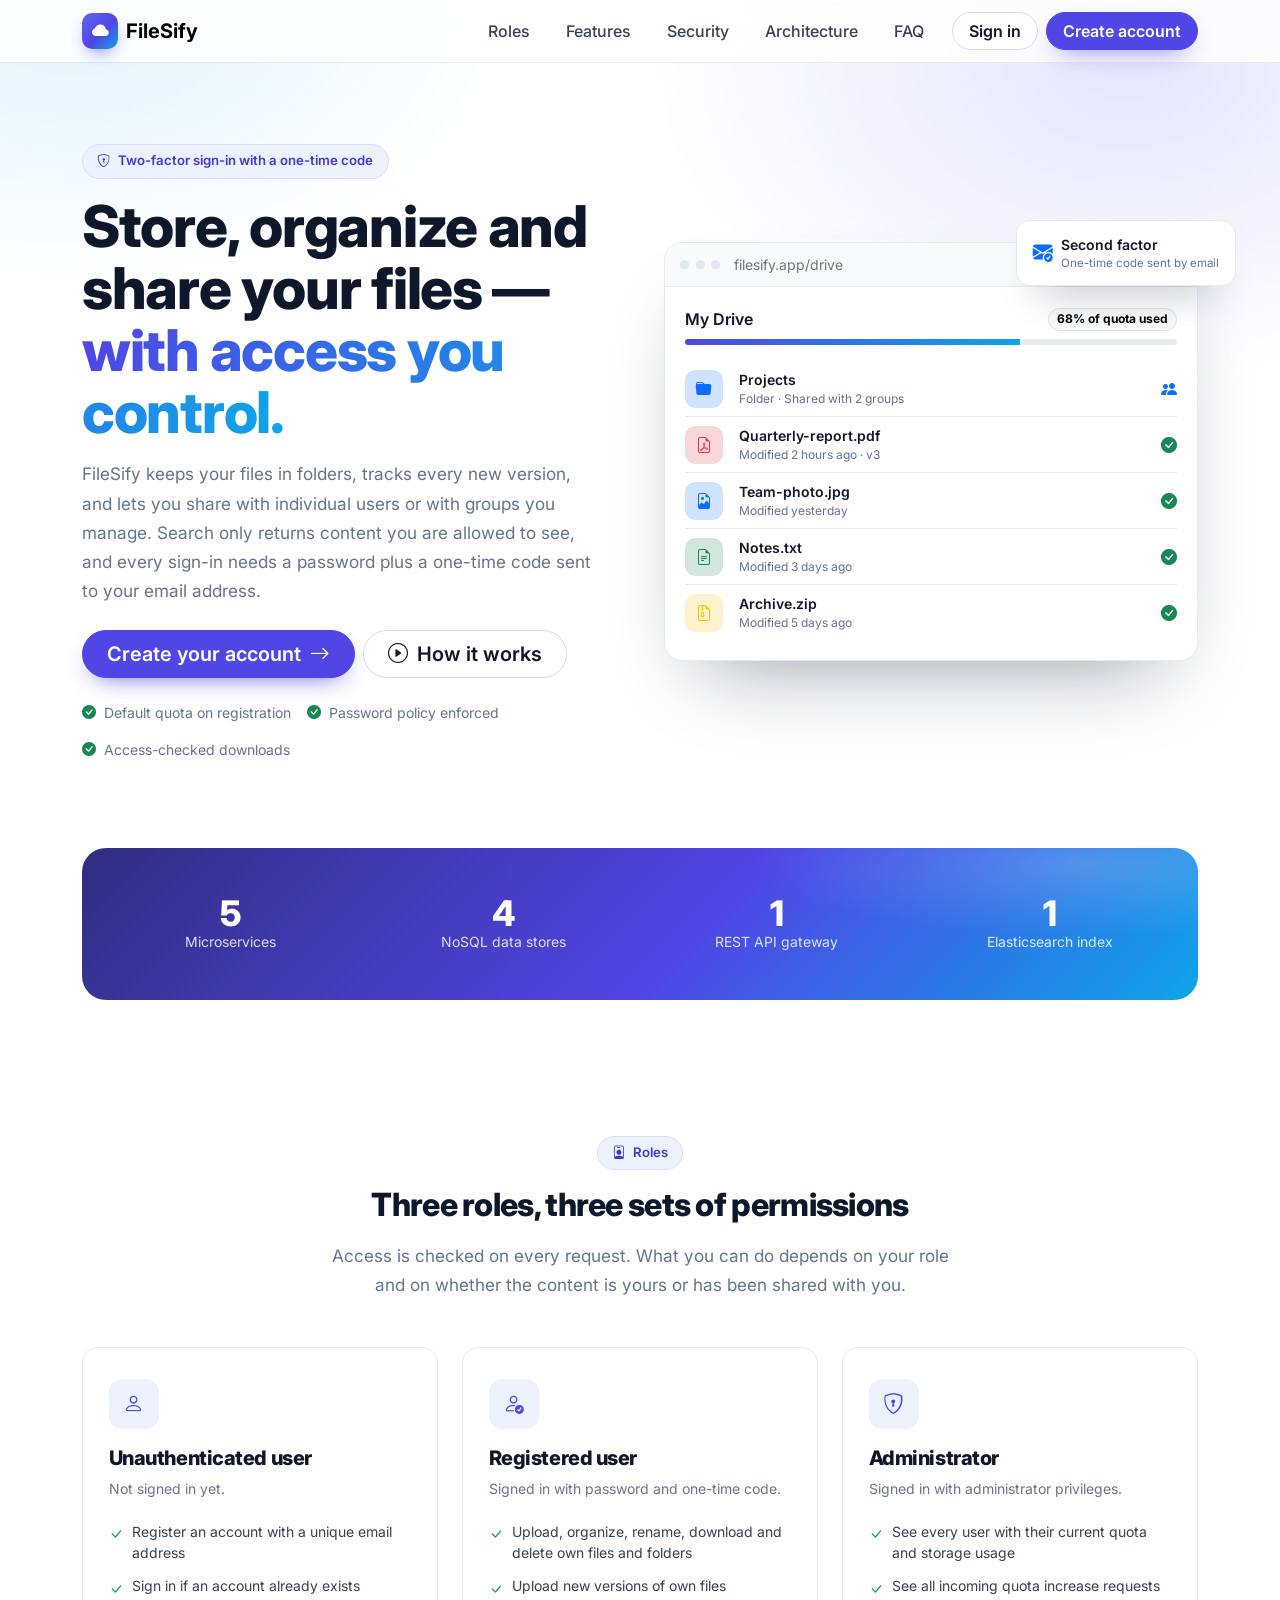
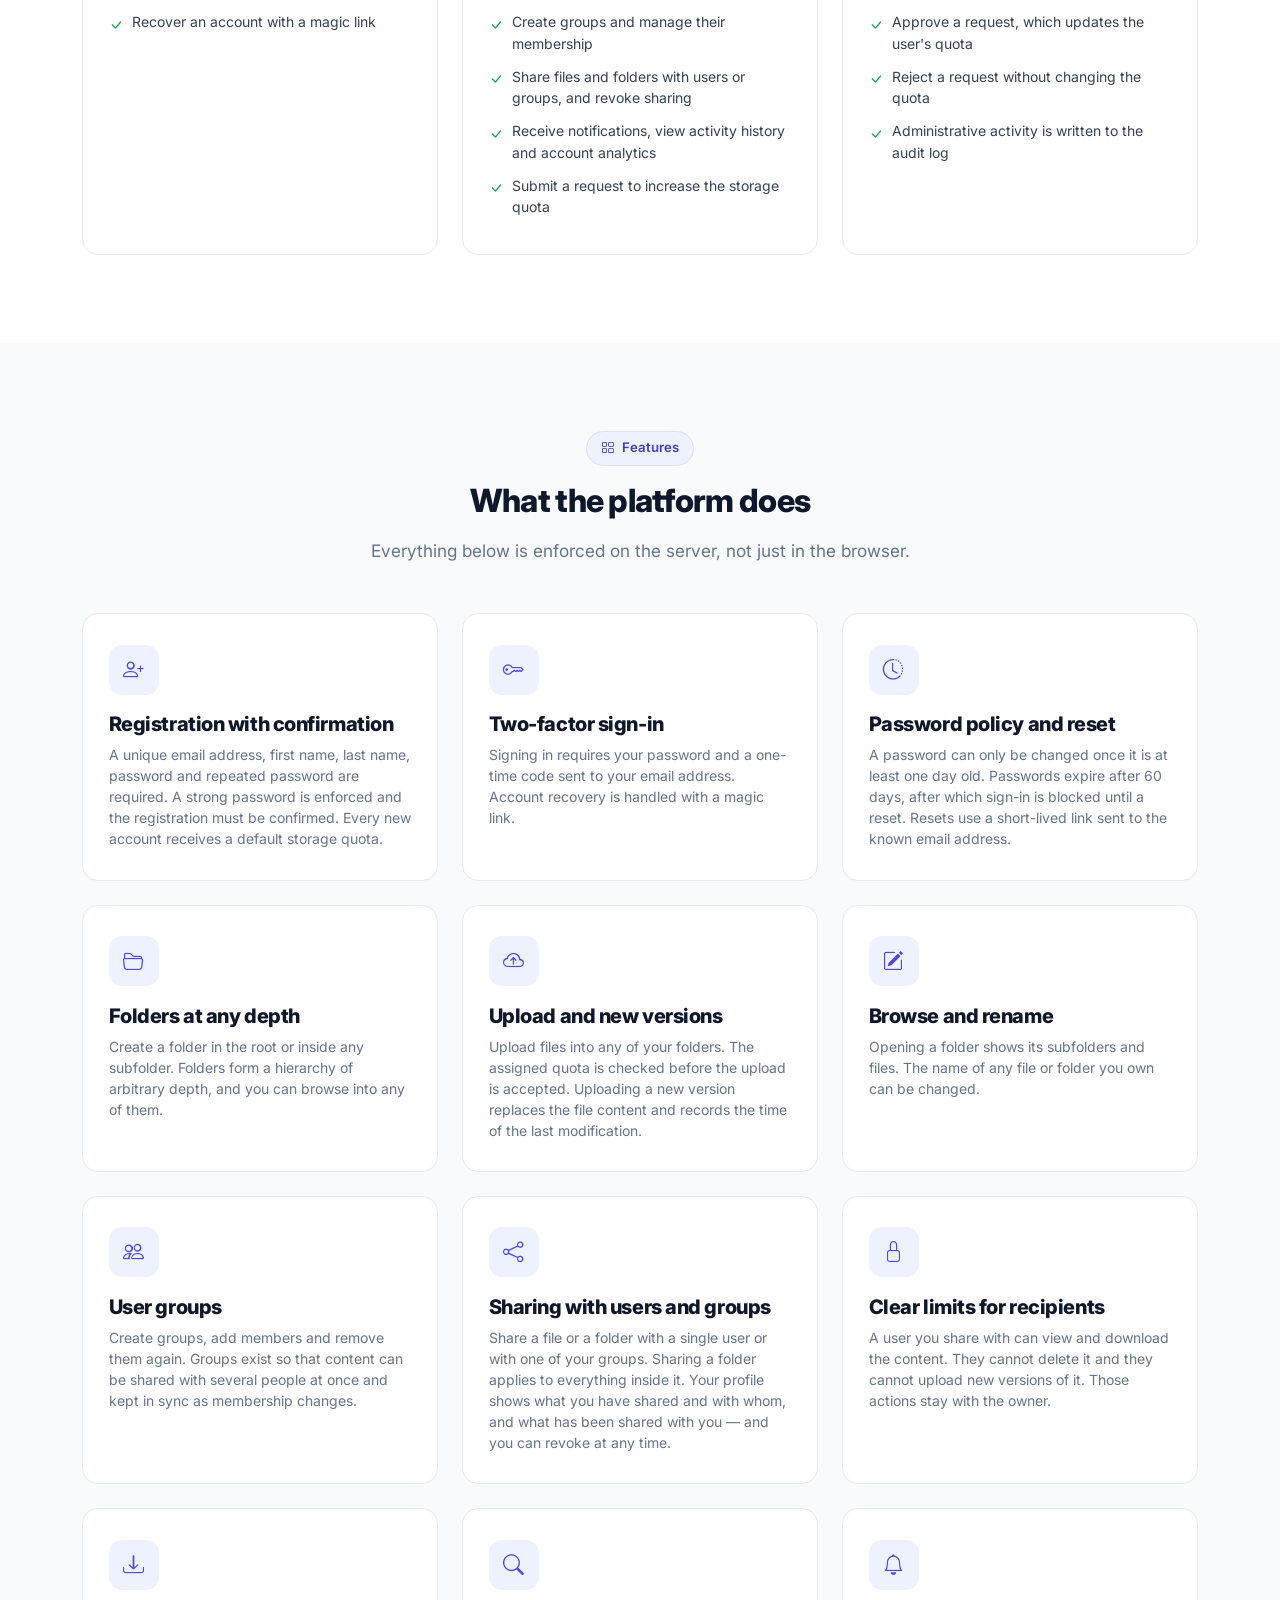
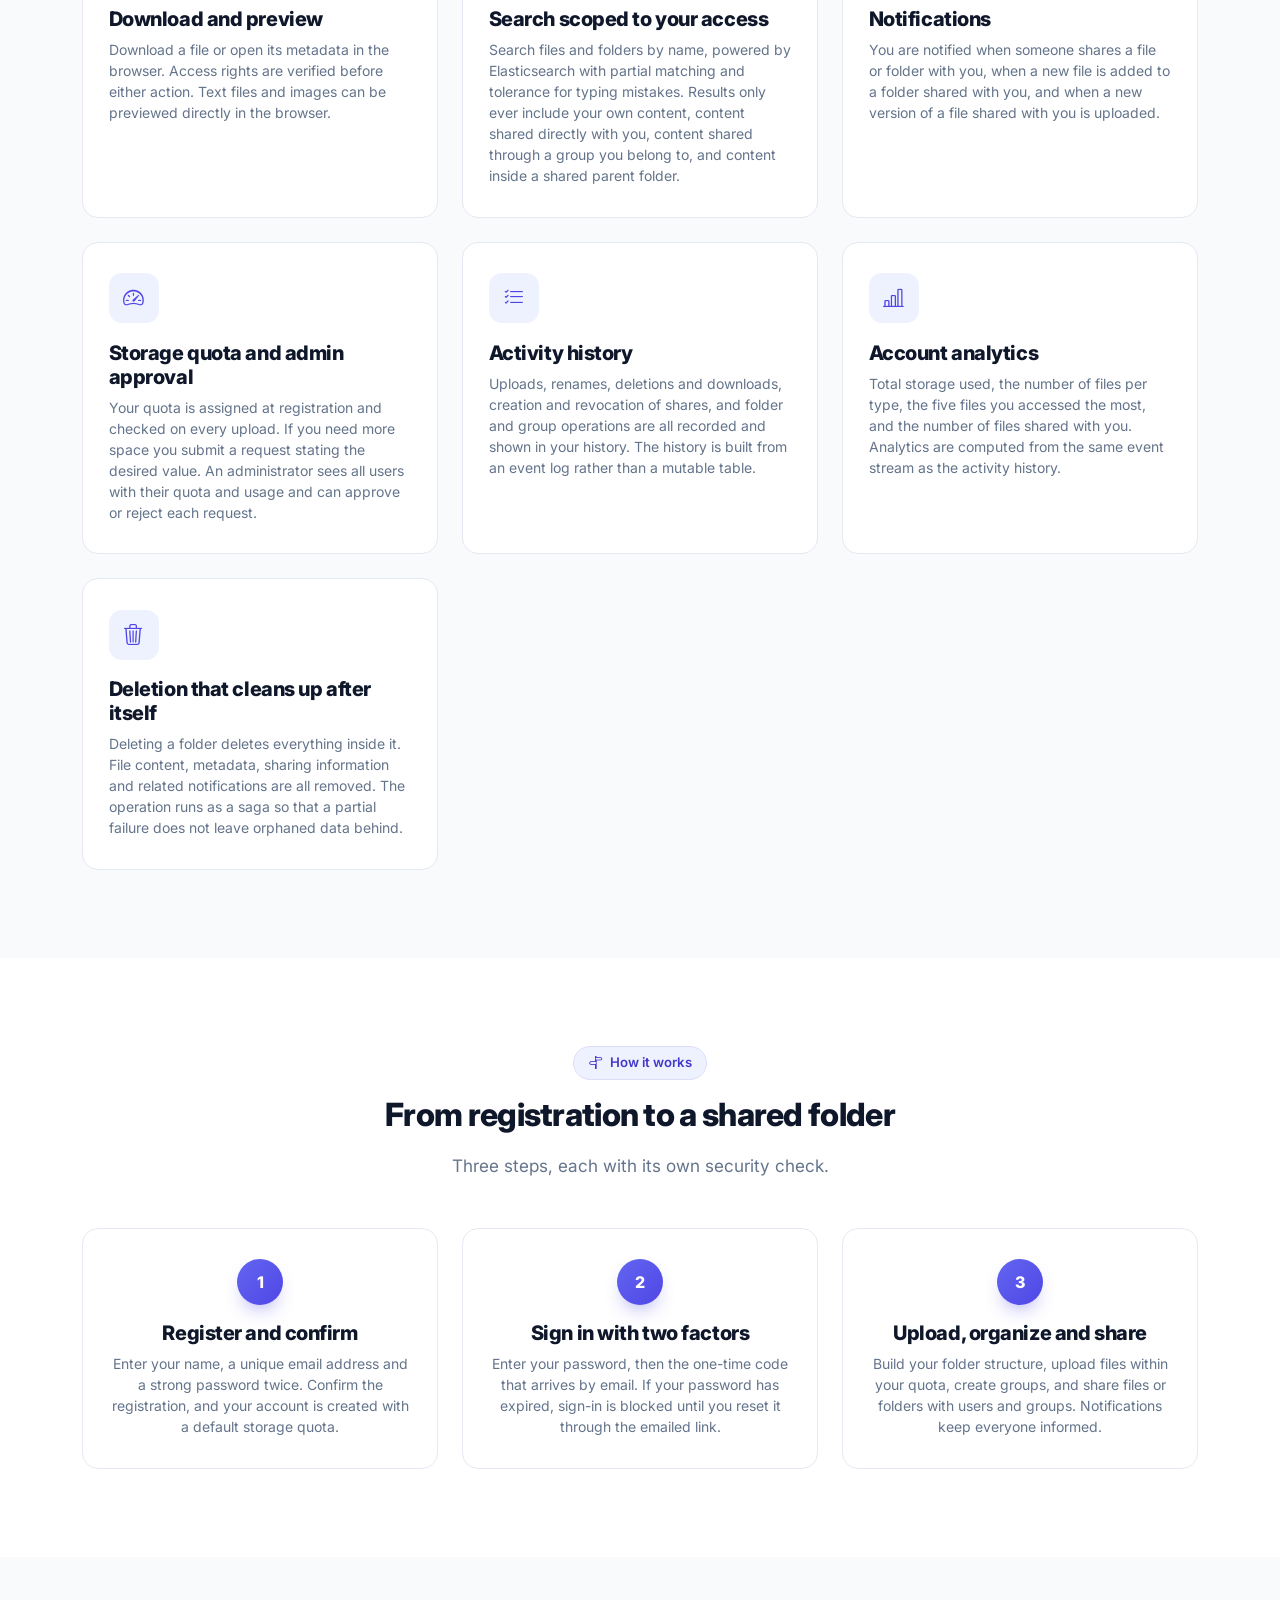
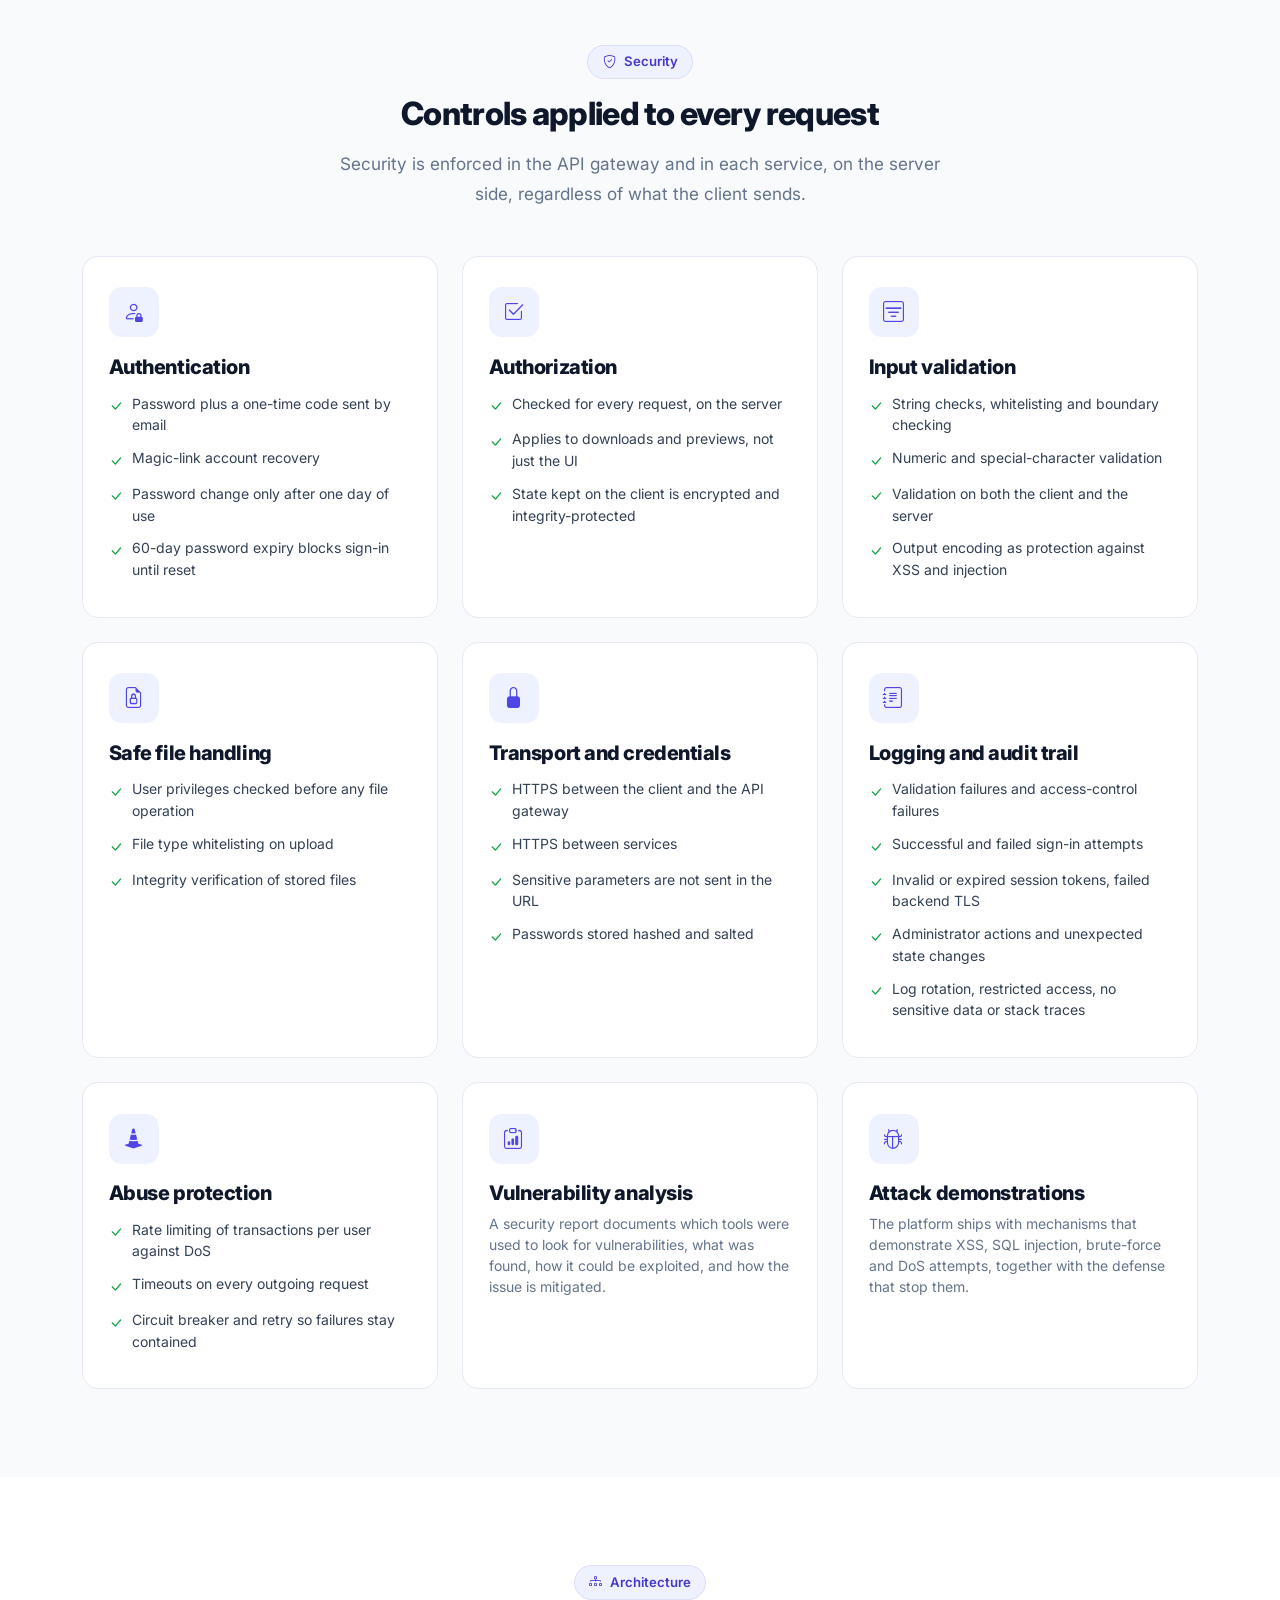
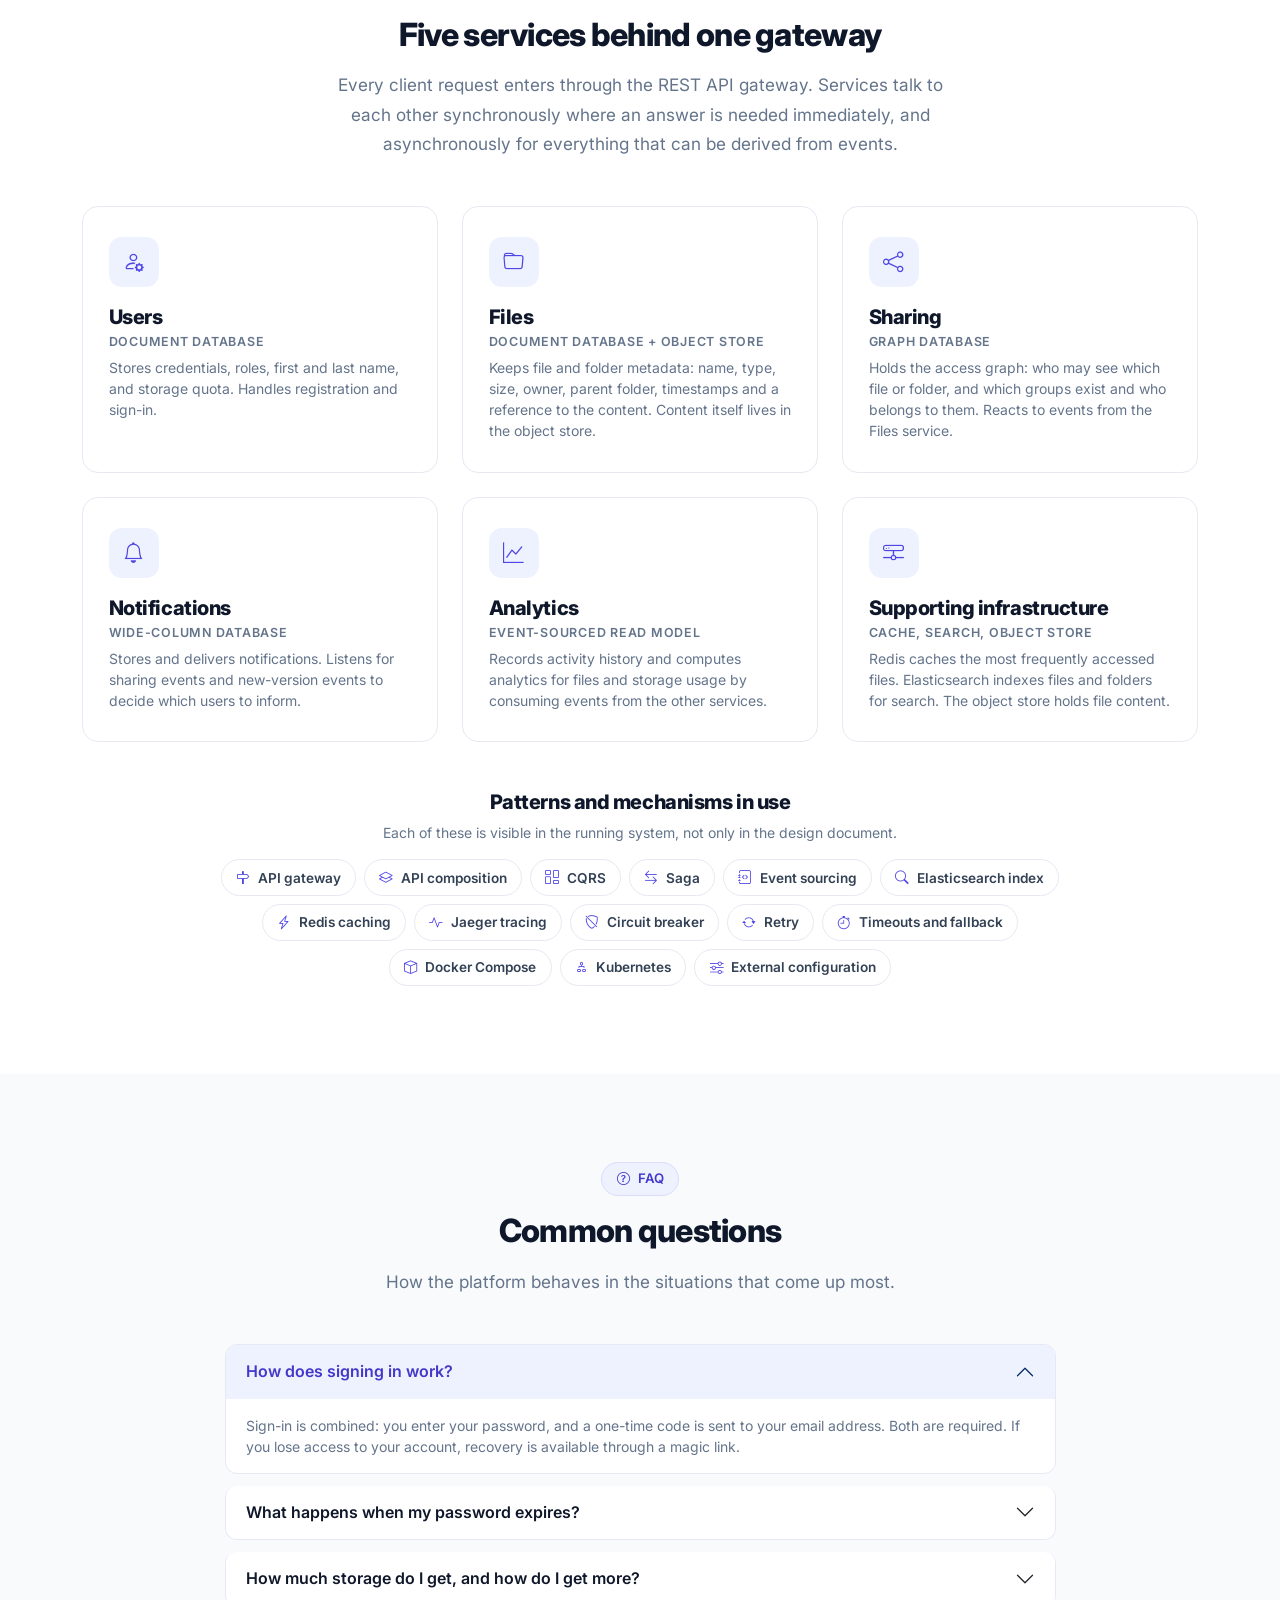
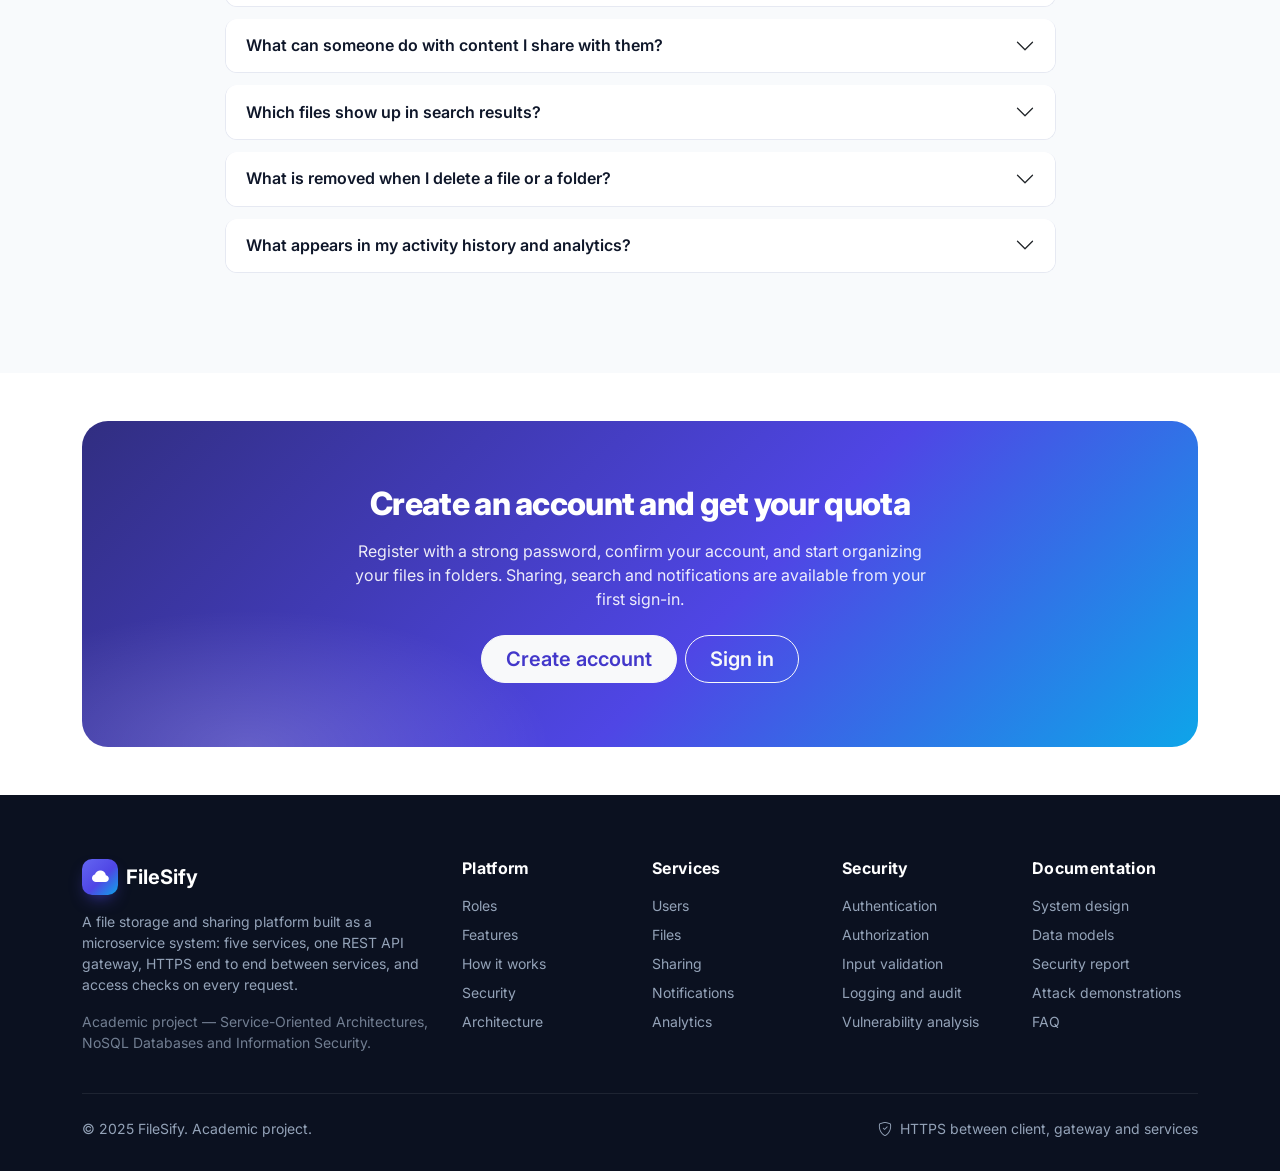
==== frontend/index.html @ 2086f64e "Index page for the FileSify projet. All information about the project are added there. Redirect adde" ====
<!DOCTYPE html>
<html lang="en">
<head>
  <meta charset="utf-8">
  <meta name="viewport" content="width=device-width, initial-scale=1">
  <title>FileSify — File Storage and Sharing Platform</title>
  <meta name="description" content="FileSify is a file storage and sharing platform: organize content in folders, upload new versions, share with users and groups, and search only what you are allowed to see. Two-factor sign-in, enforced password policy and a default storage quota with admin-approved increases.">

  <link href="https://cdn.jsdelivr.net/npm/bootstrap@5.3.3/dist/css/bootstrap.min.css" rel="stylesheet">
  <link href="https://cdn.jsdelivr.net/npm/bootstrap-icons@1.11.3/font/bootstrap-icons.css" rel="stylesheet">
  <link rel="preconnect" href="https://fonts.googleapis.com">
  <link rel="preconnect" href="https://fonts.gstatic.com" crossorigin>
  <link href="https://fonts.googleapis.com/css2?family=Inter:wght@400;500;600;700;800&display=swap" rel="stylesheet">

  <style>
    :root{
      --brand:#4f46e5; --brand-dark:#4338ca; --brand-soft:#eef2ff;
      --ink:#0f172a; --muted:#64748b; --line:#e6e9f2; --radius:16px;
    }
    html{scroll-behavior:smooth}
    body{
      font-family:'Inter',system-ui,-apple-system,'Segoe UI',sans-serif;
      color:var(--ink); background:#fff; -webkit-font-smoothing:antialiased;
    }
    h1,h2,h3,h4,h5{font-weight:800;letter-spacing:-.022em}
    section{scroll-margin-top:84px}
    .section{padding:5.5rem 0}
    .text-soft{color:var(--muted)!important}
    .lead-soft{color:var(--muted);font-size:1.075rem;line-height:1.7}

    /* ---------- Buttons ---------- */
    .btn{font-weight:600}
    .btn-brand{
      background:var(--brand); border:1px solid var(--brand); color:#fff;
      box-shadow:0 10px 24px -12px rgba(79,70,229,.9);
    }
    .btn-brand:hover,.btn-brand:focus{background:var(--brand-dark);border-color:var(--brand-dark);color:#fff}
    .btn-outline-brand{border:1px solid #d7dbee;color:var(--ink);background:#fff}
    .btn-outline-brand:hover{border-color:var(--brand);color:var(--brand);background:var(--brand-soft)}

    /* ---------- Navbar ---------- */
    .navbar-glass{
      background:rgba(255,255,255,.82);
      backdrop-filter:saturate(180%) blur(14px);
      -webkit-backdrop-filter:saturate(180%) blur(14px);
      border-bottom:1px solid var(--line);
    }
    .navbar .nav-link{color:#334155;font-weight:500}
    .navbar .nav-link:hover{color:var(--brand)}
    .brand-mark{
      width:36px;height:36px;border-radius:10px;display:grid;place-items:center;
      color:#fff;font-size:1.05rem;
      background:linear-gradient(135deg,#6366f1,#4f46e5 55%,#0ea5e9);
      box-shadow:0 8px 18px -8px rgba(79,70,229,.9);
    }

    /* ---------- Hero ---------- */
    .hero{
      padding-top:9rem;padding-bottom:5.5rem;position:relative;overflow:hidden;
      background:
        radial-gradient(60% 60% at 88% 8%,rgba(79,70,229,.14),transparent 62%),
        radial-gradient(55% 55% at 6% 0%,rgba(14,165,233,.12),transparent 62%),#fff;
    }
    .pill-badge{
      display:inline-flex;align-items:center;gap:.5rem;
      background:var(--brand-soft);color:var(--brand-dark);
      border:1px solid #dcdcfb;border-radius:999px;
      padding:.4rem .9rem;font-size:.825rem;font-weight:600;
    }
    .hero h1{font-size:clamp(2.1rem,4.6vw,3.6rem);line-height:1.08}
    .hero-highlight{
      background:linear-gradient(100deg,#4f46e5,#0ea5e9);
      -webkit-background-clip:text;background-clip:text;color:transparent;
    }

    /* ---------- App mock ---------- */
    .app-mock{
      border-radius:18px;background:#fff;border:1px solid var(--line);
      box-shadow:0 40px 80px -40px rgba(15,23,42,.45);overflow:hidden;
    }
    .app-mock-bar{
      display:flex;align-items:center;gap:.4rem;padding:.7rem .95rem;
      background:#f8fafc;border-bottom:1px solid var(--line);
    }
    .app-mock-bar .dot{width:9px;height:9px;border-radius:50%;background:#e2e8f0}
    .app-mock-body{padding:1.25rem}
    .file-icon{
      width:38px;height:38px;border-radius:10px;flex:0 0 38px;
      display:grid;place-items:center;font-size:1rem;
    }
    .file-list li+li{border-top:1px solid var(--line)}
    .floating-card{
      position:absolute;background:#fff;border:1px solid var(--line);
      border-radius:14px;padding:.8rem 1rem;
      box-shadow:0 24px 40px -24px rgba(15,23,42,.45);display:none;
    }
    @media(min-width:992px){.floating-card{display:block}}

    /* ---------- Generic cards ---------- */
    .feature-card,.role-card,.arch-card{
      height:100%;padding:1.9rem 1.6rem;background:#fff;
      border:1px solid var(--line);border-radius:var(--radius);
      transition:transform .25s ease,box-shadow .25s ease,border-color .25s ease;
    }
    .feature-card:hover,.role-card:hover,.arch-card:hover{
      transform:translateY(-5px);border-color:#d6dbf2;
      box-shadow:0 24px 44px -26px rgba(15,23,42,.4);
    }
    .feature-icon,.role-icon,.arch-icon{
      width:50px;height:50px;border-radius:13px;margin-bottom:1.1rem;
      display:grid;place-items:center;font-size:1.3rem;
      background:var(--brand-soft);color:var(--brand);
    }

    /* ---------- Check lists ---------- */
    .check-list{list-style:none;padding:0;margin:0}
    .check-list li{
      display:flex;gap:.6rem;padding:.35rem 0;font-size:.92rem;
      color:#334155;align-items:flex-start;
    }
    .check-list li i{color:#16a34a;margin-top:.18rem;flex:0 0 auto}
    .check-list.small li{font-size:.875rem;line-height:1.55}

    /* ---------- Stats ---------- */
    .stats-band{
      background:linear-gradient(135deg,#312e81,#4f46e5 55%,#0ea5e9);
      color:#fff;border-radius:24px;padding:3rem 1.5rem;
      position:relative;overflow:hidden;
    }
    .stats-band::after{
      content:"";position:absolute;inset:0;
      background:radial-gradient(50% 80% at 90% 10%,rgba(255,255,255,.18),transparent 60%);
    }
    .stat-number{font-size:2.2rem;font-weight:800;line-height:1}
    .stat-label{font-size:.875rem;opacity:.82}

    /* ---------- Steps ---------- */
    .step-num{
      width:46px;height:46px;border-radius:50%;display:grid;place-items:center;
      font-weight:800;color:#fff;background:linear-gradient(135deg,#6366f1,#4f46e5);
      box-shadow:0 10px 22px -12px rgba(79,70,229,.95);
    }

    /* ---------- Pattern pills ---------- */
    .pattern-pill{
      display:inline-flex;align-items:center;gap:.45rem;background:#fff;
      border:1px solid var(--line);border-radius:999px;
      padding:.45rem .9rem;font-size:.85rem;font-weight:600;color:#334155;
    }
    .pattern-pill i{color:var(--brand)}

    /* ---------- Service meta ---------- */
    .service-meta{
      font-size:.78rem;font-weight:600;color:var(--muted);
      text-transform:uppercase;letter-spacing:.06em;margin-bottom:.35rem;
    }

    /* ---------- FAQ ---------- */
    .accordion-item{
      border:1px solid var(--line);border-radius:12px!important;
      margin-bottom:.75rem;overflow:hidden;
    }
    .accordion-button{font-weight:600;color:var(--ink);padding:1.05rem 1.25rem}
    .accordion-button:not(.collapsed){background:var(--brand-soft);color:var(--brand-dark);box-shadow:none}
    .accordion-button:focus{box-shadow:none;border-color:transparent}

    /* ---------- CTA ---------- */
    .cta-panel{
      border-radius:26px;padding:4rem 1.5rem;text-align:center;color:#fff;
      background:linear-gradient(135deg,#312e81,#4f46e5 58%,#0ea5e9);
      position:relative;overflow:hidden;
    }
    .cta-panel::after{
      content:"";position:absolute;inset:0;
      background:radial-gradient(45% 70% at 15% 100%,rgba(255,255,255,.18),transparent 60%);
    }
    .cta-panel>*{position:relative;z-index:1}

    /* ---------- Footer ---------- */
    .footer{background:#0b1120;color:#94a3b8;padding:4rem 0 2rem}
    .footer a{color:#94a3b8;text-decoration:none;transition:color .2s}
    .footer a:hover{color:#fff}
    .footer h6{color:#fff;font-weight:700;letter-spacing:.02em;margin-bottom:1rem}
    .footer .social a{
      width:38px;height:38px;border-radius:10px;display:grid;place-items:center;
      background:rgba(255,255,255,.06);color:#cbd5e1;
    }
    .footer .social a:hover{background:var(--brand);color:#fff}
    .footer-bottom{
      border-top:1px solid rgba(255,255,255,.08);
      margin-top:2.5rem;padding-top:1.5rem;font-size:.875rem;
    }
  </style>
</head>
<body>

<!-- ================= NAVBAR ================= -->
<nav class="navbar navbar-expand-lg fixed-top navbar-glass py-2">
  <div class="container">
    <a class="navbar-brand d-flex align-items-center gap-2 fw-bold" href="index.html">
      <span class="brand-mark"><i class="bi bi-cloud-fill"></i></span>
      <span>FileSify</span>
    </a>

    <button class="navbar-toggler border-0 shadow-none" type="button"
            data-bs-toggle="collapse" data-bs-target="#mainNav"
            aria-controls="mainNav" aria-expanded="false" aria-label="Toggle navigation">
      <span class="navbar-toggler-icon"></span>
    </button>

    <div class="collapse navbar-collapse" id="mainNav">
      <ul class="navbar-nav ms-auto align-items-lg-center gap-lg-1 mt-3 mt-lg-0">
        <li class="nav-item"><a class="nav-link px-lg-3" href="#roles">Roles</a></li>
        <li class="nav-item"><a class="nav-link px-lg-3" href="#features">Features</a></li>
        <li class="nav-item"><a class="nav-link px-lg-3" href="#security">Security</a></li>
        <li class="nav-item"><a class="nav-link px-lg-3" href="#architecture">Architecture</a></li>
        <li class="nav-item"><a class="nav-link px-lg-3" href="#faq">FAQ</a></li>

        <li class="nav-item ms-lg-2 mt-2 mt-lg-0">
          <a class="btn btn-outline-brand rounded-pill px-3 d-block d-lg-inline-block" href="login.html">Sign in</a>
        </li>
        <li class="nav-item ms-lg-1 mt-2 mt-lg-0">
          <a class="btn btn-brand rounded-pill px-3 d-block d-lg-inline-block" href="register.html">Create account</a>
        </li>
      </ul>
    </div>
  </div>
</nav>

<!-- ================= HERO ================= -->
<header class="hero" id="top">
  <div class="container">
    <div class="row align-items-center g-5">
      <div class="col-lg-6">
        <span class="pill-badge mb-3">
          <i class="bi bi-shield-lock"></i> Two-factor sign-in with a one-time code
        </span>
        <h1 class="mb-3">
          Store, organize and share your files —
          <span class="hero-highlight">with access you control.</span>
        </h1>
        <p class="lead-soft mb-4" style="max-width:32rem;">
          FileSify keeps your files in folders, tracks every new version, and lets you share
          with individual users or with groups you manage. Search only returns content you are
          allowed to see, and every sign-in needs a password plus a one-time code sent to your
          email address.
        </p>

        <div class="d-flex flex-column flex-sm-row gap-2 mb-4">
          <a href="#" class="btn btn-brand btn-lg rounded-pill px-4">
            Create your account <i class="bi bi-arrow-right ms-1"></i>
          </a>
          <a href="#how" class="btn btn-outline-brand btn-lg rounded-pill px-4">
            <i class="bi bi-play-circle me-1"></i> How it works
          </a>
        </div>

        <div class="d-flex flex-wrap align-items-center gap-3 text-soft small">
          <span><i class="bi bi-check-circle-fill text-success me-1"></i> Default quota on registration</span>
          <span><i class="bi bi-check-circle-fill text-success me-1"></i> Password policy enforced</span>
          <span><i class="bi bi-check-circle-fill text-success me-1"></i> Access-checked downloads</span>
        </div>
      </div>

      <div class="col-lg-6 position-relative">
        <div class="app-mock">
          <div class="app-mock-bar">
            <span class="dot"></span><span class="dot"></span><span class="dot"></span>
            <span class="ms-2 small text-secondary">filesify.app/drive</span>
          </div>
          <div class="app-mock-body">
            <div class="d-flex justify-content-between align-items-center mb-2">
              <div class="fw-semibold">My Drive</div>
              <span class="badge rounded-pill text-bg-light border">68% of quota used</span>
            </div>
            <div class="progress mb-3" style="height:6px;">
              <div class="progress-bar" style="width:68%;background:linear-gradient(90deg,#4f46e5,#0ea5e9);"></div>
            </div>

            <ul class="list-unstyled mb-0 file-list">
              <li class="d-flex align-items-center gap-3 py-2">
                <span class="file-icon bg-primary-subtle text-primary"><i class="bi bi-folder-fill"></i></span>
                <div class="flex-grow-1">
                  <div class="small fw-semibold">Projects</div>
                  <div class="text-soft" style="font-size:.75rem;">Folder · Shared with 2 groups</div>
                </div>
                <i class="bi bi-people-fill text-primary" title="Shared"></i>
              </li>
              <li class="d-flex align-items-center gap-3 py-2">
                <span class="file-icon bg-danger-subtle text-danger"><i class="bi bi-file-earmark-pdf"></i></span>
                <div class="flex-grow-1">
                  <div class="small fw-semibold">Quarterly-report.pdf</div>
                  <div class="text-soft" style="font-size:.75rem;">Modified 2 hours ago · v3</div>
                </div>
                <i class="bi bi-check-circle-fill text-success"></i>
              </li>
              <li class="d-flex align-items-center gap-3 py-2">
                <span class="file-icon bg-primary-subtle text-primary"><i class="bi bi-file-earmark-image"></i></span>
                <div class="flex-grow-1">
                  <div class="small fw-semibold">Team-photo.jpg</div>
                  <div class="text-soft" style="font-size:.75rem;">Modified yesterday</div>
                </div>
                <i class="bi bi-check-circle-fill text-success"></i>
              </li>
              <li class="d-flex align-items-center gap-3 py-2">
                <span class="file-icon bg-success-subtle text-success"><i class="bi bi-file-earmark-text"></i></span>
                <div class="flex-grow-1">
                  <div class="small fw-semibold">Notes.txt</div>
                  <div class="text-soft" style="font-size:.75rem;">Modified 3 days ago</div>
                </div>
                <i class="bi bi-check-circle-fill text-success"></i>
              </li>
              <li class="d-flex align-items-center gap-3 py-2">
                <span class="file-icon bg-warning-subtle text-warning"><i class="bi bi-file-earmark-zip"></i></span>
                <div class="flex-grow-1">
                  <div class="small fw-semibold">Archive.zip</div>
                  <div class="text-soft" style="font-size:.75rem;">Modified 5 days ago</div>
                </div>
                <i class="bi bi-check-circle-fill text-success"></i>
              </li>
            </ul>
          </div>
        </div>

        <div class="floating-card" style="top:-22px;right:-14px;">
          <div class="d-flex align-items-center gap-2">
            <i class="bi bi-envelope-check-fill text-primary fs-5"></i>
            <div>
              <div class="small fw-semibold">Second factor</div>
              <div class="text-soft" style="font-size:.72rem;">One-time code sent by email</div>
            </div>
          </div>
        </div>
      </div>
    </div>
  </div>
</header>

<!-- ================= SYSTEM FACTS ================= -->
<section class="pb-5">
  <div class="container">
    <div class="stats-band">
      <div class="row text-center g-4">
        <div class="col-6 col-md-3">
          <div class="stat-number">5</div>
          <div class="stat-label">Microservices</div>
        </div>
        <div class="col-6 col-md-3">
          <div class="stat-number">4</div>
          <div class="stat-label">NoSQL data stores</div>
        </div>
        <div class="col-6 col-md-3">
          <div class="stat-number">1</div>
          <div class="stat-label">REST API gateway</div>
        </div>
        <div class="col-6 col-md-3">
          <div class="stat-number">1</div>
          <div class="stat-label">Elasticsearch index</div>
        </div>
      </div>
    </div>
  </div>
</section>

<!-- ================= ROLES ================= -->
<section class="section" id="roles">
  <div class="container">
    <div class="row justify-content-center text-center mb-5">
      <div class="col-lg-7">
        <span class="pill-badge mb-3"><i class="bi bi-person-badge"></i> Roles</span>
        <h2 class="mb-3">Three roles, three sets of permissions</h2>
        <p class="lead-soft mb-0">
          Access is checked on every request. What you can do depends on your role and on
          whether the content is yours or has been shared with you.
        </p>
      </div>
    </div>

    <div class="row g-4">
      <div class="col-md-6 col-lg-4">
        <div class="role-card">
          <div class="role-icon"><i class="bi bi-person"></i></div>
          <h5 class="mb-2">Unauthenticated user</h5>
          <p class="text-soft small mb-3">Not signed in yet.</p>
          <ul class="check-list small">
            <li><i class="bi bi-check-lg"></i><span>Register an account with a unique email address</span></li>
            <li><i class="bi bi-check-lg"></i><span>Sign in if an account already exists</span></li>
            <li><i class="bi bi-check-lg"></i><span>Recover an account with a magic link</span></li>
          </ul>
        </div>
      </div>

      <div class="col-md-6 col-lg-4">
        <div class="role-card">
          <div class="role-icon"><i class="bi bi-person-check"></i></div>
          <h5 class="mb-2">Registered user</h5>
          <p class="text-soft small mb-3">Signed in with password and one-time code.</p>
          <ul class="check-list small">
            <li><i class="bi bi-check-lg"></i><span>Upload, organize, rename, download and delete own files and folders</span></li>
            <li><i class="bi bi-check-lg"></i><span>Upload new versions of own files</span></li>
            <li><i class="bi bi-check-lg"></i><span>Create groups and manage their membership</span></li>
            <li><i class="bi bi-check-lg"></i><span>Share files and folders with users or groups, and revoke sharing</span></li>
            <li><i class="bi bi-check-lg"></i><span>Receive notifications, view activity history and account analytics</span></li>
            <li><i class="bi bi-check-lg"></i><span>Submit a request to increase the storage quota</span></li>
          </ul>
        </div>
      </div>

      <div class="col-md-6 col-lg-4">
        <div class="role-card">
          <div class="role-icon"><i class="bi bi-shield-lock"></i></div>
          <h5 class="mb-2">Administrator</h5>
          <p class="text-soft small mb-3">Signed in with administrator privileges.</p>
          <ul class="check-list small">
            <li><i class="bi bi-check-lg"></i><span>See every user with their current quota and storage usage</span></li>
            <li><i class="bi bi-check-lg"></i><span>See all incoming quota increase requests</span></li>
            <li><i class="bi bi-check-lg"></i><span>Approve a request, which updates the user's quota</span></li>
            <li><i class="bi bi-check-lg"></i><span>Reject a request without changing the quota</span></li>
            <li><i class="bi bi-check-lg"></i><span>Administrative activity is written to the audit log</span></li>
          </ul>
        </div>
      </div>
    </div>
  </div>
</section>

<!-- ================= FEATURES ================= -->
<section class="section" id="features" style="background:#f8fafc;">
  <div class="container">
    <div class="row justify-content-center text-center mb-5">
      <div class="col-lg-7">
        <span class="pill-badge mb-3"><i class="bi bi-grid"></i> Features</span>
        <h2 class="mb-3">What the platform does</h2>
        <p class="lead-soft mb-0">
          Everything below is enforced on the server, not just in the browser.
        </p>
      </div>
    </div>

    <div class="row g-4">
      <div class="col-md-6 col-lg-4">
        <div class="feature-card">
          <div class="feature-icon"><i class="bi bi-person-plus"></i></div>
          <h5 class="mb-2">Registration with confirmation</h5>
          <p class="text-soft mb-0 small">
            A unique email address, first name, last name, password and repeated password are
            required. A strong password is enforced and the registration must be confirmed.
            Every new account receives a default storage quota.
          </p>
        </div>
      </div>

      <div class="col-md-6 col-lg-4">
        <div class="feature-card">
          <div class="feature-icon"><i class="bi bi-key"></i></div>
          <h5 class="mb-2">Two-factor sign-in</h5>
          <p class="text-soft mb-0 small">
            Signing in requires your password and a one-time code sent to your email address.
            Account recovery is handled with a magic link.
          </p>
        </div>
      </div>

      <div class="col-md-6 col-lg-4">
        <div class="feature-card">
          <div class="feature-icon"><i class="bi bi-clock-history"></i></div>
          <h5 class="mb-2">Password policy and reset</h5>
          <p class="text-soft mb-0 small">
            A password can only be changed once it is at least one day old. Passwords expire
            after 60 days, after which sign-in is blocked until a reset. Resets use a
            short-lived link sent to the known email address.
          </p>
        </div>
      </div>

      <div class="col-md-6 col-lg-4">
        <div class="feature-card">
          <div class="feature-icon"><i class="bi bi-folder2-open"></i></div>
          <h5 class="mb-2">Folders at any depth</h5>
          <p class="text-soft mb-0 small">
            Create a folder in the root or inside any subfolder. Folders form a hierarchy of
            arbitrary depth, and you can browse into any of them.
          </p>
        </div>
      </div>

      <div class="col-md-6 col-lg-4">
        <div class="feature-card">
          <div class="feature-icon"><i class="bi bi-cloud-arrow-up"></i></div>
          <h5 class="mb-2">Upload and new versions</h5>
          <p class="text-soft mb-0 small">
            Upload files into any of your folders. The assigned quota is checked before the
            upload is accepted. Uploading a new version replaces the file content and records
            the time of the last modification.
          </p>
        </div>
      </div>

      <div class="col-md-6 col-lg-4">
        <div class="feature-card">
          <div class="feature-icon"><i class="bi bi-pencil-square"></i></div>
          <h5 class="mb-2">Browse and rename</h5>
          <p class="text-soft mb-0 small">
            Opening a folder shows its subfolders and files. The name of any file or folder you
            own can be changed.
          </p>
        </div>
      </div>

      <div class="col-md-6 col-lg-4">
        <div class="feature-card">
          <div class="feature-icon"><i class="bi bi-people"></i></div>
          <h5 class="mb-2">User groups</h5>
          <p class="text-soft mb-0 small">
            Create groups, add members and remove them again. Groups exist so that content can
            be shared with several people at once and kept in sync as membership changes.
          </p>
        </div>
      </div>

      <div class="col-md-6 col-lg-4">
        <div class="feature-card">
          <div class="feature-icon"><i class="bi bi-share"></i></div>
          <h5 class="mb-2">Sharing with users and groups</h5>
          <p class="text-soft mb-0 small">
            Share a file or a folder with a single user or with one of your groups. Sharing a
            folder applies to everything inside it. Your profile shows what you have shared and
            with whom, and what has been shared with you — and you can revoke at any time.
          </p>
        </div>
      </div>

      <div class="col-md-6 col-lg-4">
        <div class="feature-card">
          <div class="feature-icon"><i class="bi bi-lock"></i></div>
          <h5 class="mb-2">Clear limits for recipients</h5>
          <p class="text-soft mb-0 small">
            A user you share with can view and download the content. They cannot delete it and
            they cannot upload new versions of it. Those actions stay with the owner.
          </p>
        </div>
      </div>

      <div class="col-md-6 col-lg-4">
        <div class="feature-card">
          <div class="feature-icon"><i class="bi bi-download"></i></div>
          <h5 class="mb-2">Download and preview</h5>
          <p class="text-soft mb-0 small">
            Download a file or open its metadata in the browser. Access rights are verified
            before either action. Text files and images can be previewed directly in the browser.
          </p>
        </div>
      </div>

      <div class="col-md-6 col-lg-4">
        <div class="feature-card">
          <div class="feature-icon"><i class="bi bi-search"></i></div>
          <h5 class="mb-2">Search scoped to your access</h5>
          <p class="text-soft mb-0 small">
            Search files and folders by name, powered by Elasticsearch with partial matching
            and tolerance for typing mistakes. Results only ever include your own content,
            content shared directly with you, content shared through a group you belong to,
            and content inside a shared parent folder.
          </p>
        </div>
      </div>

      <div class="col-md-6 col-lg-4">
        <div class="feature-card">
          <div class="feature-icon"><i class="bi bi-bell"></i></div>
          <h5 class="mb-2">Notifications</h5>
          <p class="text-soft mb-0 small">
            You are notified when someone shares a file or folder with you, when a new file is
            added to a folder shared with you, and when a new version of a file shared with you
            is uploaded.
          </p>
        </div>
      </div>

      <div class="col-md-6 col-lg-4">
        <div class="feature-card">
          <div class="feature-icon"><i class="bi bi-speedometer2"></i></div>
          <h5 class="mb-2">Storage quota and admin approval</h5>
          <p class="text-soft mb-0 small">
            Your quota is assigned at registration and checked on every upload. If you need
            more space you submit a request stating the desired value. An administrator sees
            all users with their quota and usage and can approve or reject each request.
          </p>
        </div>
      </div>

      <div class="col-md-6 col-lg-4">
        <div class="feature-card">
          <div class="feature-icon"><i class="bi bi-list-check"></i></div>
          <h5 class="mb-2">Activity history</h5>
          <p class="text-soft mb-0 small">
            Uploads, renames, deletions and downloads, creation and revocation of shares, and
            folder and group operations are all recorded and shown in your history. The history
            is built from an event log rather than a mutable table.
          </p>
        </div>
      </div>

      <div class="col-md-6 col-lg-4">
        <div class="feature-card">
          <div class="feature-icon"><i class="bi bi-bar-chart-line"></i></div>
          <h5 class="mb-2">Account analytics</h5>
          <p class="text-soft mb-0 small">
            Total storage used, the number of files per type, the five files you accessed the
            most, and the number of files shared with you. Analytics are computed from the same
            event stream as the activity history.
          </p>
        </div>
      </div>

      <div class="col-md-6 col-lg-4">
        <div class="feature-card">
          <div class="feature-icon"><i class="bi bi-trash3"></i></div>
          <h5 class="mb-2">Deletion that cleans up after itself</h5>
          <p class="text-soft mb-0 small">
            Deleting a folder deletes everything inside it. File content, metadata, sharing
            information and related notifications are all removed. The operation runs as a saga
            so that a partial failure does not leave orphaned data behind.
          </p>
        </div>
      </div>
    </div>
  </div>
</section>

<!-- ================= HOW IT WORKS ================= -->
<section class="section" id="how">
  <div class="container">
    <div class="row justify-content-center text-center mb-5">
      <div class="col-lg-7">
        <span class="pill-badge mb-3"><i class="bi bi-signpost-split"></i> How it works</span>
        <h2 class="mb-3">From registration to a shared folder</h2>
        <p class="lead-soft mb-0">Three steps, each with its own security check.</p>
      </div>
    </div>

    <div class="row g-4">
      <div class="col-md-4">
        <div class="feature-card text-center">
          <div class="step-num mx-auto mb-3">1</div>
          <h5 class="mb-2">Register and confirm</h5>
          <p class="text-soft small mb-0">
            Enter your name, a unique email address and a strong password twice. Confirm the
            registration, and your account is created with a default storage quota.
          </p>
        </div>
      </div>
      <div class="col-md-4">
        <div class="feature-card text-center">
          <div class="step-num mx-auto mb-3">2</div>
          <h5 class="mb-2">Sign in with two factors</h5>
          <p class="text-soft small mb-0">
            Enter your password, then the one-time code that arrives by email. If your password
            has expired, sign-in is blocked until you reset it through the emailed link.
          </p>
        </div>
      </div>
      <div class="col-md-4">
        <div class="feature-card text-center">
          <div class="step-num mx-auto mb-3">3</div>
          <h5 class="mb-2">Upload, organize and share</h5>
          <p class="text-soft small mb-0">
            Build your folder structure, upload files within your quota, create groups, and
            share files or folders with users and groups. Notifications keep everyone informed.
          </p>
        </div>
      </div>
    </div>
  </div>
</section>

<!-- ================= SECURITY ================= -->
<section class="section" id="security" style="background:#f8fafc;">
  <div class="container">
    <div class="row justify-content-center text-center mb-5">
      <div class="col-lg-7">
        <span class="pill-badge mb-3"><i class="bi bi-shield-check"></i> Security</span>
        <h2 class="mb-3">Controls applied to every request</h2>
        <p class="lead-soft mb-0">
          Security is enforced in the API gateway and in each service, on the server side,
          regardless of what the client sends.
        </p>
      </div>
    </div>

    <div class="row g-4">
      <div class="col-md-6 col-lg-4">
        <div class="feature-card">
          <div class="feature-icon"><i class="bi bi-person-lock"></i></div>
          <h5 class="mb-2">Authentication</h5>
          <ul class="check-list small">
            <li><i class="bi bi-check-lg"></i><span>Password plus a one-time code sent by email</span></li>
            <li><i class="bi bi-check-lg"></i><span>Magic-link account recovery</span></li>
            <li><i class="bi bi-check-lg"></i><span>Password change only after one day of use</span></li>
            <li><i class="bi bi-check-lg"></i><span>60-day password expiry blocks sign-in until reset</span></li>
          </ul>
        </div>
      </div>

      <div class="col-md-6 col-lg-4">
        <div class="feature-card">
          <div class="feature-icon"><i class="bi bi-check2-square"></i></div>
          <h5 class="mb-2">Authorization</h5>
          <ul class="check-list small">
            <li><i class="bi bi-check-lg"></i><span>Checked for every request, on the server</span></li>
            <li><i class="bi bi-check-lg"></i><span>Applies to downloads and previews, not just the UI</span></li>
            <li><i class="bi bi-check-lg"></i><span>State kept on the client is encrypted and integrity-protected</span></li>
          </ul>
        </div>
      </div>

      <div class="col-md-6 col-lg-4">
        <div class="feature-card">
          <div class="feature-icon"><i class="bi bi-filter-square"></i></div>
          <h5 class="mb-2">Input validation</h5>
          <ul class="check-list small">
            <li><i class="bi bi-check-lg"></i><span>String checks, whitelisting and boundary checking</span></li>
            <li><i class="bi bi-check-lg"></i><span>Numeric and special-character validation</span></li>
            <li><i class="bi bi-check-lg"></i><span>Validation on both the client and the server</span></li>
            <li><i class="bi bi-check-lg"></i><span>Output encoding as protection against XSS and injection</span></li>
          </ul>
        </div>
      </div>

      <div class="col-md-6 col-lg-4">
        <div class="feature-card">
          <div class="feature-icon"><i class="bi bi-file-earmark-lock"></i></div>
          <h5 class="mb-2">Safe file handling</h5>
          <ul class="check-list small">
            <li><i class="bi bi-check-lg"></i><span>User privileges checked before any file operation</span></li>
            <li><i class="bi bi-check-lg"></i><span>File type whitelisting on upload</span></li>
            <li><i class="bi bi-check-lg"></i><span>Integrity verification of stored files</span></li>
          </ul>
        </div>
      </div>

      <div class="col-md-6 col-lg-4">
        <div class="feature-card">
          <div class="feature-icon"><i class="bi bi-lock-fill"></i></div>
          <h5 class="mb-2">Transport and credentials</h5>
          <ul class="check-list small">
            <li><i class="bi bi-check-lg"></i><span>HTTPS between the client and the API gateway</span></li>
            <li><i class="bi bi-check-lg"></i><span>HTTPS between services</span></li>
            <li><i class="bi bi-check-lg"></i><span>Sensitive parameters are not sent in the URL</span></li>
            <li><i class="bi bi-check-lg"></i><span>Passwords stored hashed and salted</span></li>
          </ul>
        </div>
      </div>

      <div class="col-md-6 col-lg-4">
        <div class="feature-card">
          <div class="feature-icon"><i class="bi bi-journal-text"></i></div>
          <h5 class="mb-2">Logging and audit trail</h5>
          <ul class="check-list small">
            <li><i class="bi bi-check-lg"></i><span>Validation failures and access-control failures</span></li>
            <li><i class="bi bi-check-lg"></i><span>Successful and failed sign-in attempts</span></li>
            <li><i class="bi bi-check-lg"></i><span>Invalid or expired session tokens, failed backend TLS</span></li>
            <li><i class="bi bi-check-lg"></i><span>Administrator actions and unexpected state changes</span></li>
            <li><i class="bi bi-check-lg"></i><span>Log rotation, restricted access, no sensitive data or stack traces</span></li>
          </ul>
        </div>
      </div>

      <div class="col-md-6 col-lg-4">
        <div class="feature-card">
          <div class="feature-icon"><i class="bi bi-cone-striped"></i></div>
          <h5 class="mb-2">Abuse protection</h5>
          <ul class="check-list small">
            <li><i class="bi bi-check-lg"></i><span>Rate limiting of transactions per user against DoS</span></li>
            <li><i class="bi bi-check-lg"></i><span>Timeouts on every outgoing request</span></li>
            <li><i class="bi bi-check-lg"></i><span>Circuit breaker and retry so failures stay contained</span></li>
          </ul>
        </div>
      </div>

      <div class="col-md-6 col-lg-4">
        <div class="feature-card">
          <div class="feature-icon"><i class="bi bi-clipboard-data"></i></div>
          <h5 class="mb-2">Vulnerability analysis</h5>
          <p class="text-soft mb-0 small">
            A security report documents which tools were used to look for vulnerabilities, what
            was found, how it could be exploited, and how the issue is mitigated.
          </p>
        </div>
      </div>

      <div class="col-md-6 col-lg-4">
        <div class="feature-card">
          <div class="feature-icon"><i class="bi bi-bug"></i></div>
          <h5 class="mb-2">Attack demonstrations</h5>
          <p class="text-soft mb-0 small">
            The platform ships with mechanisms that demonstrate XSS, SQL injection, brute-force
            and DoS attempts, together with the defense that stop them.
          </p>
        </div>
      </div>
    </div>
  </div>
</section>

<!-- ================= ARCHITECTURE ================= -->
<section class="section" id="architecture">
  <div class="container">
    <div class="row justify-content-center text-center mb-5">
      <div class="col-lg-7">
        <span class="pill-badge mb-3"><i class="bi bi-diagram-3"></i> Architecture</span>
        <h2 class="mb-3">Five services behind one gateway</h2>
        <p class="lead-soft mb-0">
          Every client request enters through the REST API gateway. Services talk to each other
          synchronously where an answer is needed immediately, and asynchronously for everything
          that can be derived from events.
        </p>
      </div>
    </div>

    <div class="row g-4 mb-5">
      <div class="col-md-6 col-lg-4">
        <div class="arch-card">
          <div class="arch-icon"><i class="bi bi-person-gear"></i></div>
          <h5 class="mb-1">Users</h5>
          <div class="service-meta">Document database</div>
          <p class="text-soft mb-0 small">
            Stores credentials, roles, first and last name, and storage quota. Handles
            registration and sign-in.
          </p>
        </div>
      </div>

      <div class="col-md-6 col-lg-4">
        <div class="arch-card">
          <div class="arch-icon"><i class="bi bi-folder"></i></div>
          <h5 class="mb-1">Files</h5>
          <div class="service-meta">Document database + object store</div>
          <p class="text-soft mb-0 small">
            Keeps file and folder metadata: name, type, size, owner, parent folder, timestamps
            and a reference to the content. Content itself lives in the object store.
          </p>
        </div>
      </div>

      <div class="col-md-6 col-lg-4">
        <div class="arch-card">
          <div class="arch-icon"><i class="bi bi-share"></i></div>
          <h5 class="mb-1">Sharing</h5>
          <div class="service-meta">Graph database</div>
          <p class="text-soft mb-0 small">
            Holds the access graph: who may see which file or folder, and which groups exist
            and who belongs to them. Reacts to events from the Files service.
          </p>
        </div>
      </div>

      <div class="col-md-6 col-lg-4">
        <div class="arch-card">
          <div class="arch-icon"><i class="bi bi-bell"></i></div>
          <h5 class="mb-1">Notifications</h5>
          <div class="service-meta">Wide-column database</div>
          <p class="text-soft mb-0 small">
            Stores and delivers notifications. Listens for sharing events and new-version
            events to decide which users to inform.
          </p>
        </div>
      </div>

      <div class="col-md-6 col-lg-4">
        <div class="arch-card">
          <div class="arch-icon"><i class="bi bi-graph-up"></i></div>
          <h5 class="mb-1">Analytics</h5>
          <div class="service-meta">Event-sourced read model</div>
          <p class="text-soft mb-0 small">
            Records activity history and computes analytics for files and storage usage by
            consuming events from the other services.
          </p>
        </div>
      </div>

      <div class="col-md-6 col-lg-4">
        <div class="arch-card">
          <div class="arch-icon"><i class="bi bi-hdd-network"></i></div>
          <h5 class="mb-1">Supporting infrastructure</h5>
          <div class="service-meta">Cache, search, object store</div>
          <p class="text-soft mb-0 small">
            Redis caches the most frequently accessed files. Elasticsearch indexes files and
            folders for search. The object store holds file content.
          </p>
        </div>
      </div>
    </div>

    <div class="row justify-content-center">
      <div class="col-lg-10">
        <div class="text-center mb-3">
          <h5 class="mb-2">Patterns and mechanisms in use</h5>
          <p class="text-soft small mb-0">
            Each of these is visible in the running system, not only in the design document.
          </p>
        </div>
        <div class="d-flex flex-wrap justify-content-center gap-2">
          <span class="pattern-pill"><i class="bi bi-signpost"></i> API gateway</span>
          <span class="pattern-pill"><i class="bi bi-layers"></i> API composition</span>
          <span class="pattern-pill"><i class="bi bi-columns-gap"></i> CQRS</span>
          <span class="pattern-pill"><i class="bi bi-arrow-left-right"></i> Saga</span>
          <span class="pattern-pill"><i class="bi bi-journal-code"></i> Event sourcing</span>
          <span class="pattern-pill"><i class="bi bi-search"></i> Elasticsearch index</span>
          <span class="pattern-pill"><i class="bi bi-lightning-charge"></i> Redis caching</span>
          <span class="pattern-pill"><i class="bi bi-activity"></i> Jaeger tracing</span>
          <span class="pattern-pill"><i class="bi bi-shield-slash"></i> Circuit breaker</span>
          <span class="pattern-pill"><i class="bi bi-arrow-repeat"></i> Retry</span>
          <span class="pattern-pill"><i class="bi bi-stopwatch"></i> Timeouts and fallback</span>
          <span class="pattern-pill"><i class="bi bi-box"></i> Docker Compose</span>
          <span class="pattern-pill"><i class="bi bi-diagram-2"></i> Kubernetes</span>
          <span class="pattern-pill"><i class="bi bi-sliders"></i> External configuration</span>
        </div>
      </div>
    </div>
  </div>
</section>

<!-- ================= FAQ ================= -->
<section class="section" id="faq" style="background:#f8fafc;">
  <div class="container">
    <div class="row justify-content-center text-center mb-5">
      <div class="col-lg-7">
        <span class="pill-badge mb-3"><i class="bi bi-question-circle"></i> FAQ</span>
        <h2 class="mb-3">Common questions</h2>
        <p class="lead-soft mb-0">How the platform behaves in the situations that come up most.</p>
      </div>
    </div>

    <div class="row justify-content-center">
      <div class="col-lg-9">
        <div class="accordion" id="faqAccordion">

          <div class="accordion-item">
            <h2 class="accordion-header">
              <button class="accordion-button" type="button" data-bs-toggle="collapse" data-bs-target="#faq1" aria-expanded="true" aria-controls="faq1">
                How does signing in work?
              </button>
            </h2>
            <div id="faq1" class="accordion-collapse collapse show" data-bs-parent="#faqAccordion">
              <div class="accordion-body text-soft small">
                Sign-in is combined: you enter your password, and a one-time code is sent to your
                email address. Both are required. If you lose access to your account, recovery is
                available through a magic link.
              </div>
            </div>
          </div>

          <div class="accordion-item">
            <h2 class="accordion-header">
              <button class="accordion-button collapsed" type="button" data-bs-toggle="collapse" data-bs-target="#faq2" aria-expanded="false" aria-controls="faq2">
                What happens when my password expires?
              </button>
            </h2>
            <div id="faq2" class="accordion-collapse collapse" data-bs-parent="#faqAccordion">
              <div class="accordion-body text-soft small">
                A password is valid for 60 days. Once it expires, sign-in is blocked until you
                set a new one through the reset link sent to your email address. This makes the
                account auditable: an expired credential cannot be used to get in. A password
                can only be changed after it has been in use for at least one day.
              </div>
            </div>
          </div>

          <div class="accordion-item">
            <h2 class="accordion-header">
              <button class="accordion-button collapsed" type="button" data-bs-toggle="collapse" data-bs-target="#faq3" aria-expanded="false" aria-controls="faq3">
                How much storage do I get, and how do I get more?
              </button>
            </h2>
            <div id="faq3" class="accordion-collapse collapse" data-bs-parent="#faqAccordion">
              <div class="accordion-body text-soft small">
                Every account is created with a default quota, and every upload is checked
                against it. If you need more space, submit a request stating the value you want.
                An administrator reviews it and either approves it, which updates your quota, or
                rejects it.
              </div>
            </div>
          </div>

          <div class="accordion-item">
            <h2 class="accordion-header">
              <button class="accordion-button collapsed" type="button" data-bs-toggle="collapse" data-bs-target="#faq4" aria-expanded="false" aria-controls="faq4">
                What can someone do with content I share with them?
              </button>
            </h2>
            <div id="faq4" class="accordion-collapse collapse" data-bs-parent="#faqAccordion">
              <div class="accordion-body text-soft small">
                They can view and download it. They cannot delete it and they cannot upload new
                versions of it. If you share a folder, the same rules apply to everything inside
                that folder. You can revoke a share at any time, and your profile lists both what
                you have shared and what has been shared with you.
              </div>
            </div>
          </div>

          <div class="accordion-item">
            <h2 class="accordion-header">
              <button class="accordion-button collapsed" type="button" data-bs-toggle="collapse" data-bs-target="#faq5" aria-expanded="false" aria-controls="faq5">
                Which files show up in search results?
              </button>
            </h2>
            <div id="faq5" class="accordion-collapse collapse" data-bs-parent="#faqAccordion">
              <div class="accordion-body text-soft small">
                Only content you are allowed to see: your own files and folders, content shared
                directly with you, content shared with a group you are a member of, and content
                inside a shared parent folder. Search is by name, supports partial matches and
                tolerates typing mistakes.
              </div>
            </div>
          </div>

          <div class="accordion-item">
            <h2 class="accordion-header">
              <button class="accordion-button collapsed" type="button" data-bs-toggle="collapse" data-bs-target="#faq6" aria-expanded="false" aria-controls="faq6">
                What is removed when I delete a file or a folder?
              </button>
            </h2>
            <div id="faq6" class="accordion-collapse collapse" data-bs-parent="#faqAccordion">
              <div class="accordion-body text-soft small">
                The content itself, its metadata, the sharing information attached to it, and
                the notifications that refer to it. Deleting a folder removes everything inside
                it. Because deletion touches several services, it runs as a saga with
                compensating steps, so a failure part-way through does not leave data behind.
              </div>
            </div>
          </div>

          <div class="accordion-item">
            <h2 class="accordion-header">
              <button class="accordion-button collapsed" type="button" data-bs-toggle="collapse" data-bs-target="#faq7" aria-expanded="false" aria-controls="faq7">
                What appears in my activity history and analytics?
              </button>
            </h2>
            <div id="faq7" class="accordion-collapse collapse" data-bs-parent="#faqAccordion">
              <div class="accordion-body text-soft small">
                Your history lists uploads, renames, deletions, downloads, creation and
                revocation of shares, and folder and group operations. Your analytics show total
                storage used, the number of files per type, the five files you accessed the most,
                and the number of files shared with you.
              </div>
            </div>
          </div>

        </div>
      </div>
    </div>
  </div>
</section>

<!-- ================= CTA ================= -->
<section class="pb-5 pt-5">
  <div class="container">
    <div class="cta-panel">
      <h2 class="mb-3">Create an account and get your quota</h2>
      <p class="mb-4 mx-auto" style="max-width:36rem;opacity:.9;">
        Register with a strong password, confirm your account, and start organizing your files
        in folders. Sharing, search and notifications are available from your first sign-in.
      </p>
      <div class="d-flex flex-column flex-sm-row justify-content-center gap-2">
        <a href="#" class="btn btn-light btn-lg rounded-pill px-4 fw-semibold" style="color:#4338ca;">Create account</a>
        <a href="login.html" class="btn btn-outline-light btn-lg rounded-pill px-4">Sign in</a>
      </div>
    </div>
  </div>
</section>

<!-- ================= FOOTER ================= -->
<footer class="footer">
  <div class="container">
    <div class="row g-4">
      <div class="col-lg-4">
        <a href="index.html" class="d-inline-flex align-items-center gap-2 fw-bold fs-5 mb-3 text-white">
          <span class="brand-mark"><i class="bi bi-cloud-fill"></i></span>
          <span>FileSify</span>
        </a>
        <p class="small" style="max-width:22rem;">
          A file storage and sharing platform built as a microservice system: five services,
          one REST API gateway, HTTPS end to end between services, and access checks on every
          request.
        </p>
        <p class="small mb-0" style="max-width:22rem;opacity:.75;">
          Academic project — Service-Oriented Architectures, NoSQL Databases and Information
          Security.
        </p>
      </div>

      <div class="col-6 col-lg-2">
        <h6>Platform</h6>
        <ul class="list-unstyled small d-grid gap-2 mb-0">
          <li><a href="#roles">Roles</a></li>
          <li><a href="#features">Features</a></li>
          <li><a href="#how">How it works</a></li>
          <li><a href="#security">Security</a></li>
          <li><a href="#architecture">Architecture</a></li>
        </ul>
      </div>

      <div class="col-6 col-lg-2">
        <h6>Services</h6>
        <ul class="list-unstyled small d-grid gap-2 mb-0">
          <li><a href="#architecture">Users</a></li>
          <li><a href="#architecture">Files</a></li>
          <li><a href="#architecture">Sharing</a></li>
          <li><a href="#architecture">Notifications</a></li>
          <li><a href="#architecture">Analytics</a></li>
        </ul>
      </div>

      <div class="col-6 col-lg-2">
        <h6>Security</h6>
        <ul class="list-unstyled small d-grid gap-2 mb-0">
          <li><a href="#security">Authentication</a></li>
          <li><a href="#security">Authorization</a></li>
          <li><a href="#security">Input validation</a></li>
          <li><a href="#security">Logging and audit</a></li>
          <li><a href="#security">Vulnerability analysis</a></li>
        </ul>
      </div>

      <div class="col-6 col-lg-2">
        <h6>Documentation</h6>
        <ul class="list-unstyled small d-grid gap-2 mb-0">
          <li><a href="#">System design</a></li>
          <li><a href="#">Data models</a></li>
          <li><a href="#">Security report</a></li>
          <li><a href="#">Attack demonstrations</a></li>
          <li><a href="#faq">FAQ</a></li>
        </ul>
      </div>
    </div>

    <div class="footer-bottom d-flex flex-column flex-md-row justify-content-between align-items-center gap-2">
      <span>&copy; 2025 FileSify. Academic project.</span>
      <span class="d-flex align-items-center gap-2">
        <i class="bi bi-shield-check"></i> HTTPS between client, gateway and services
      </span>
    </div>
  </div>
</footer>

<script src="https://cdn.jsdelivr.net/npm/bootstrap@5.3.3/dist/js/bootstrap.bundle.min.js"></script>
</body>
</html>
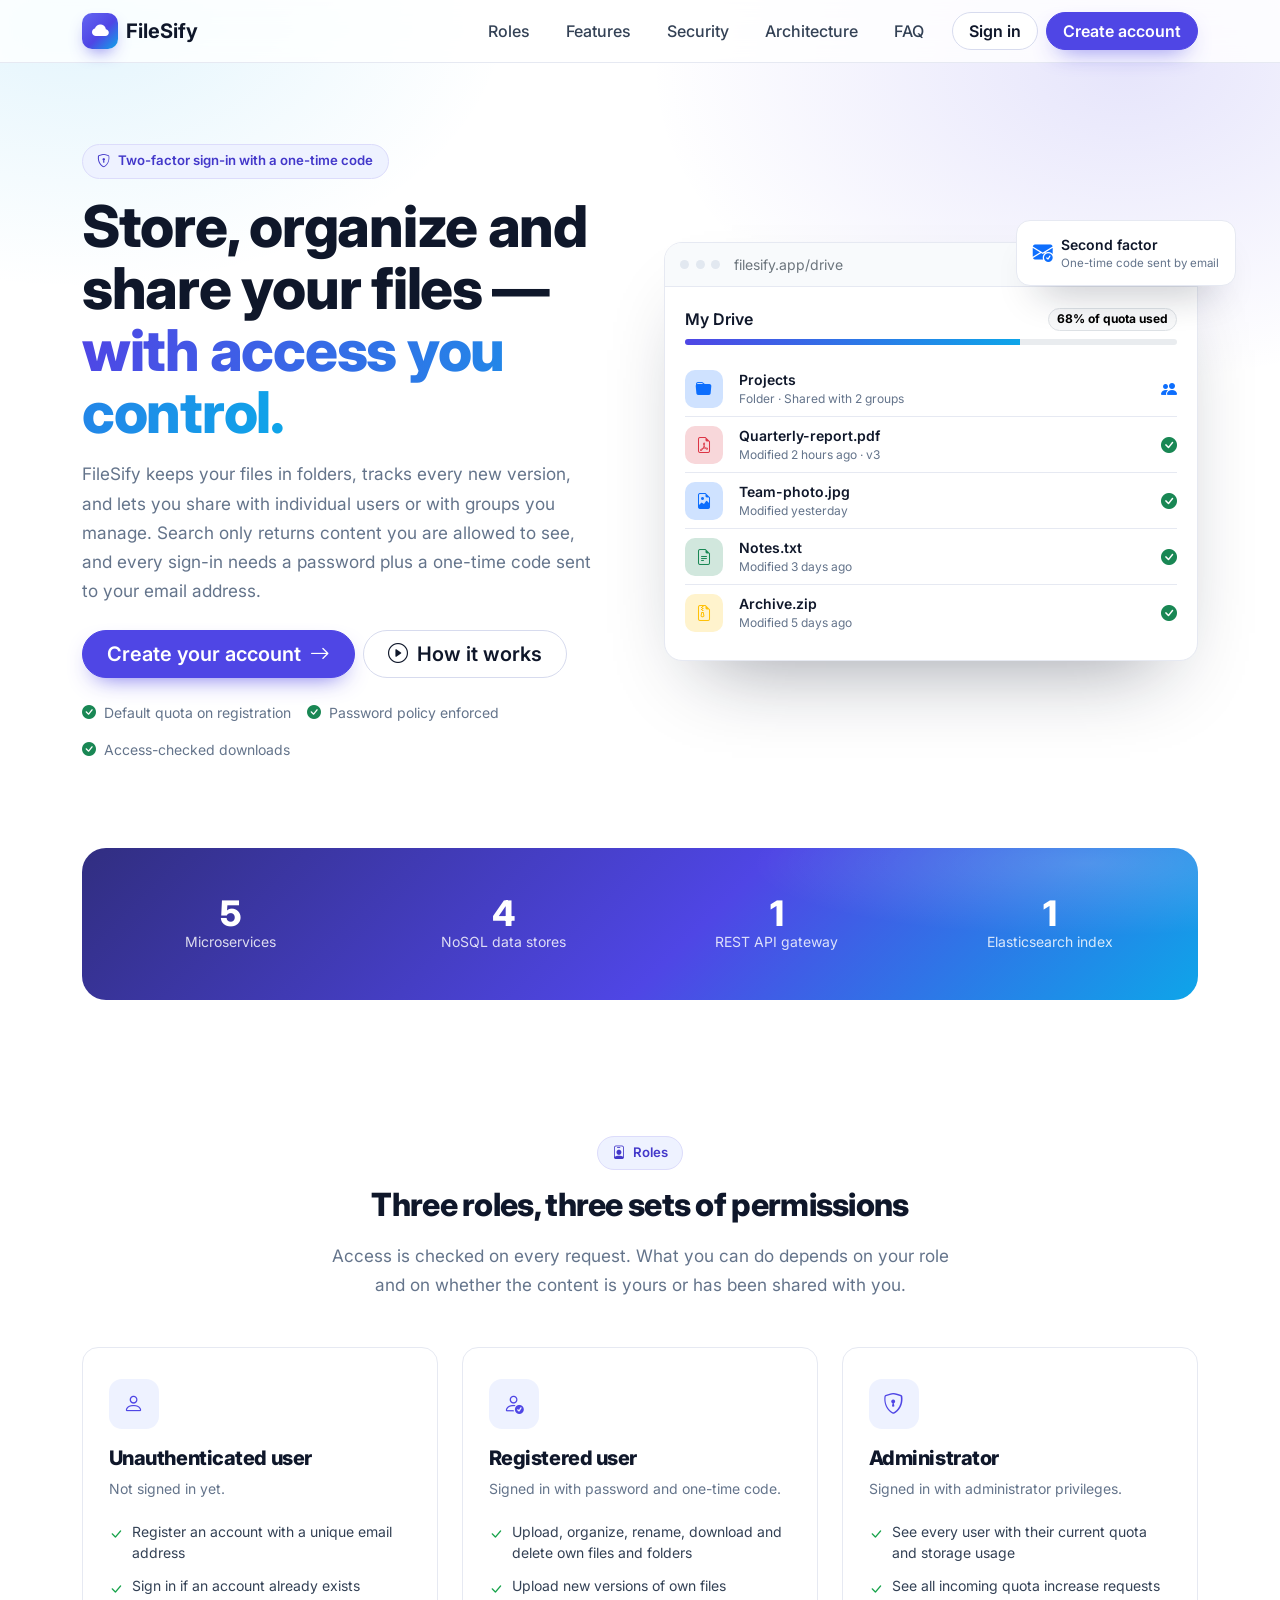
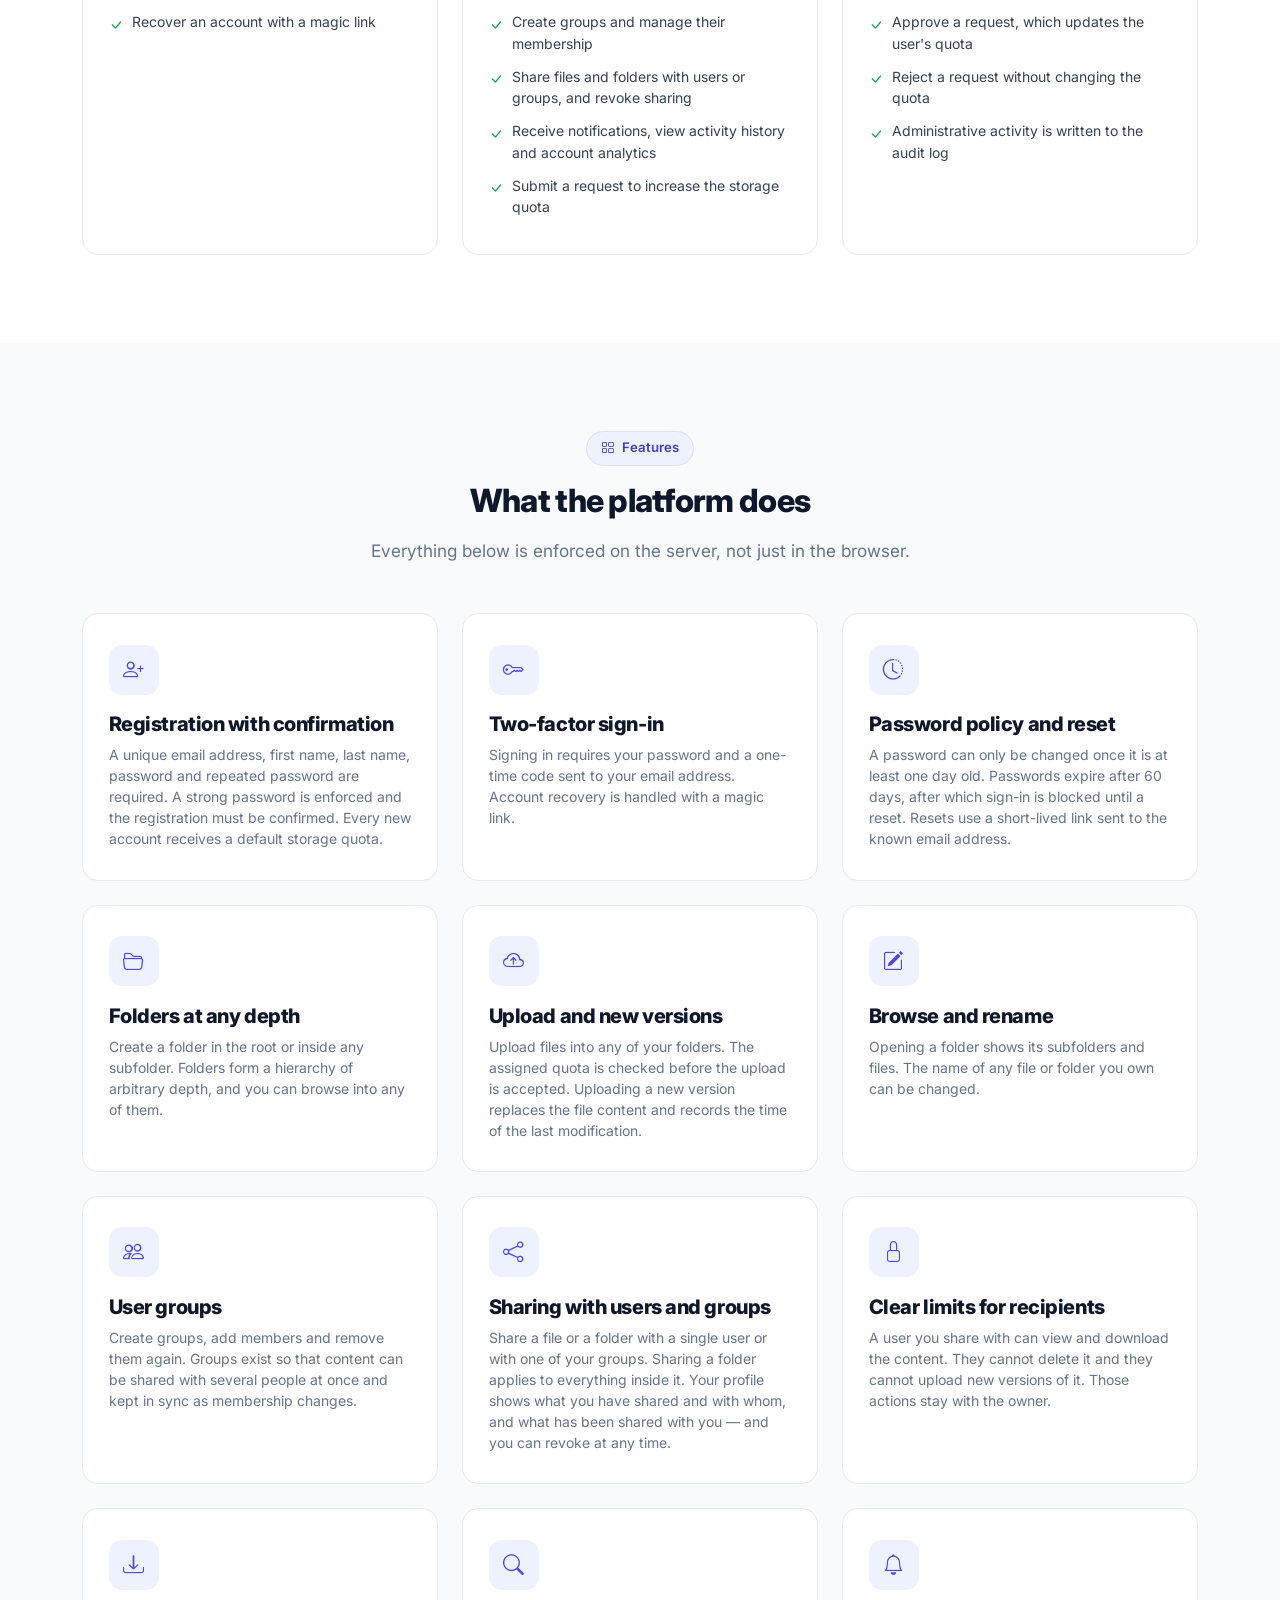
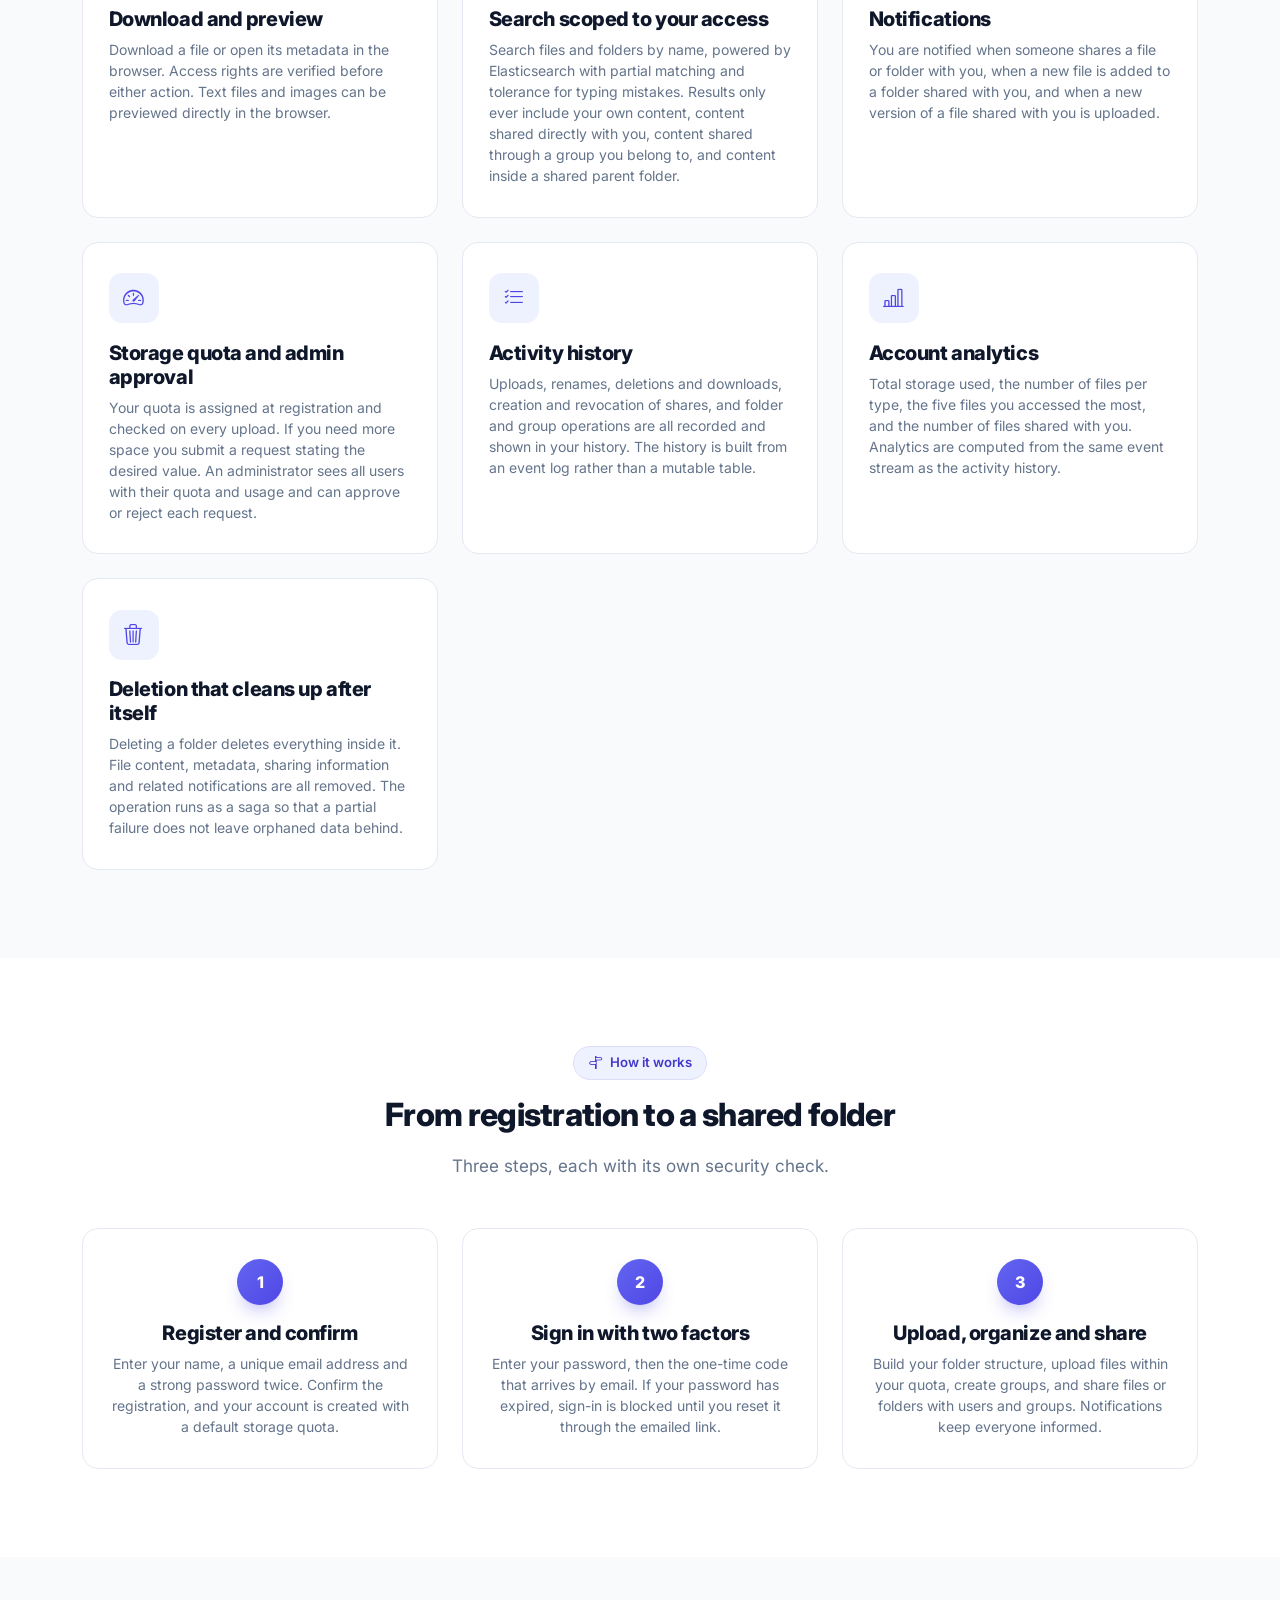
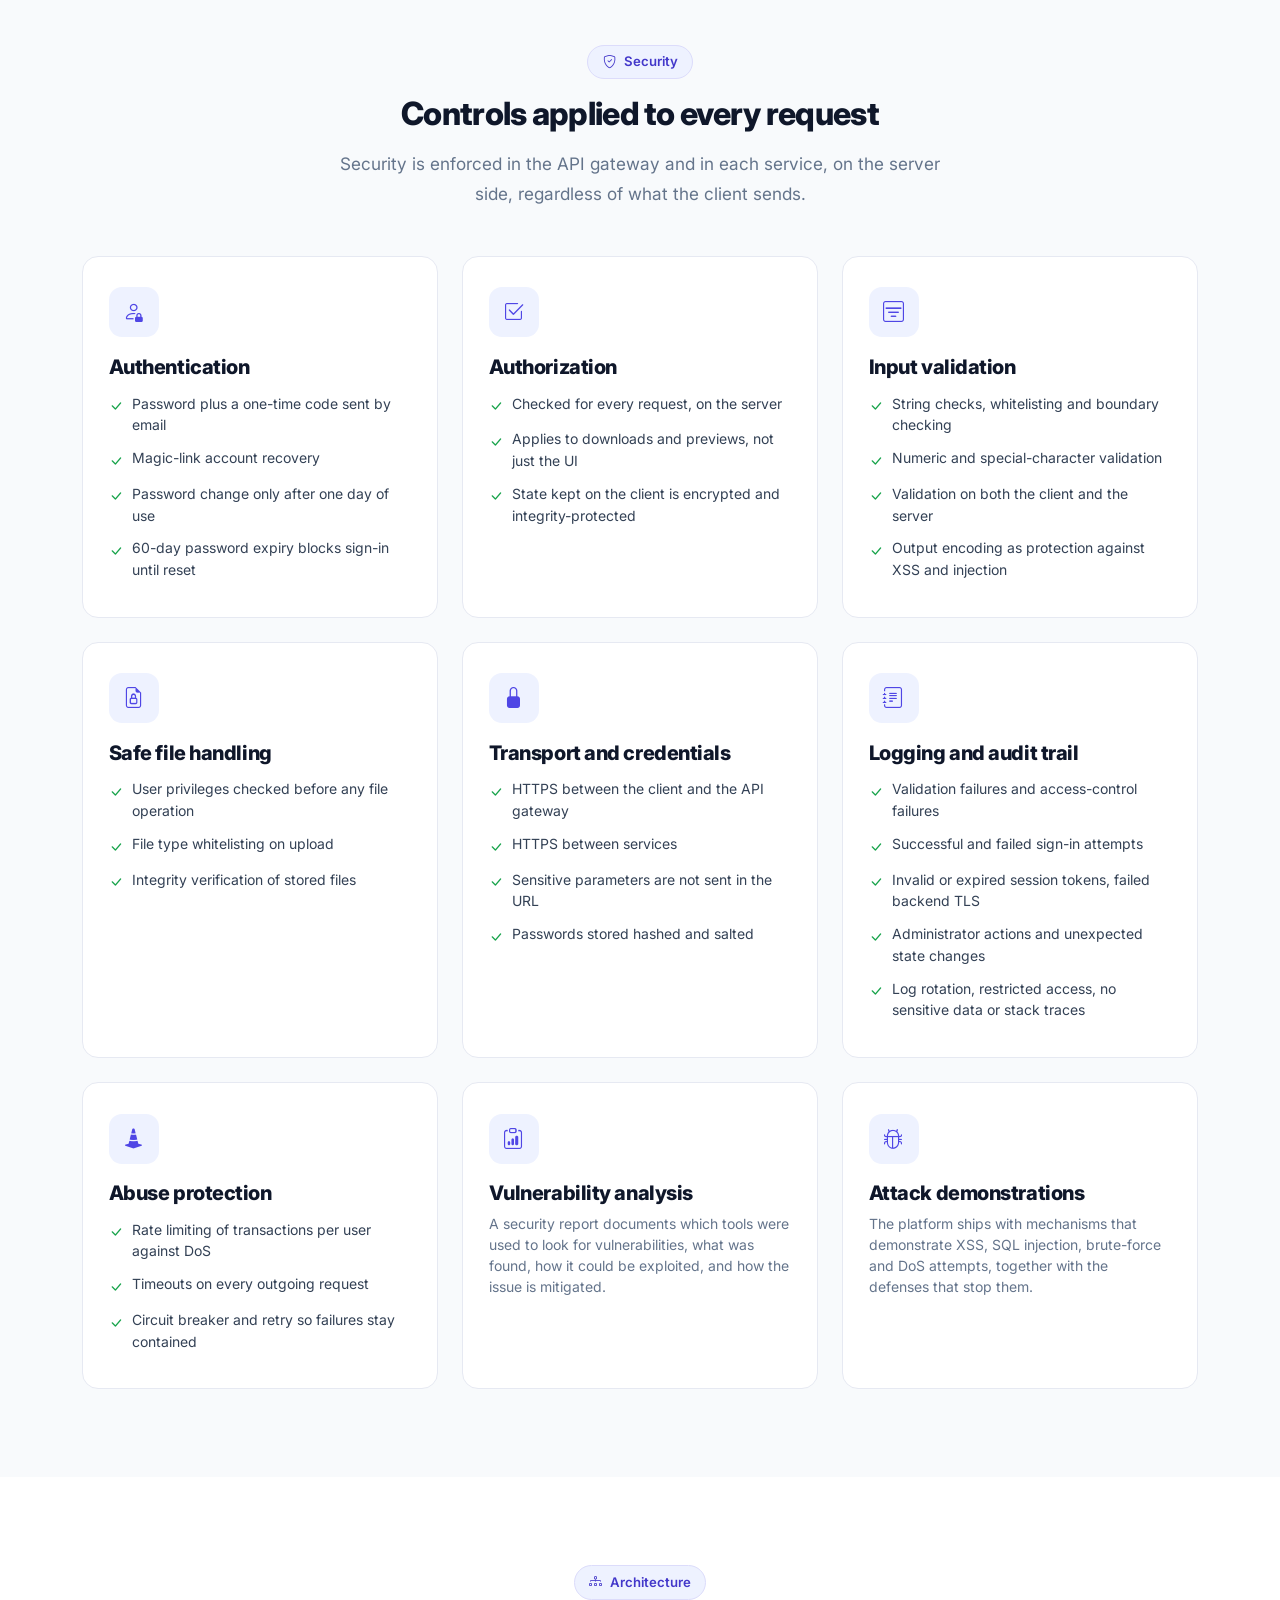
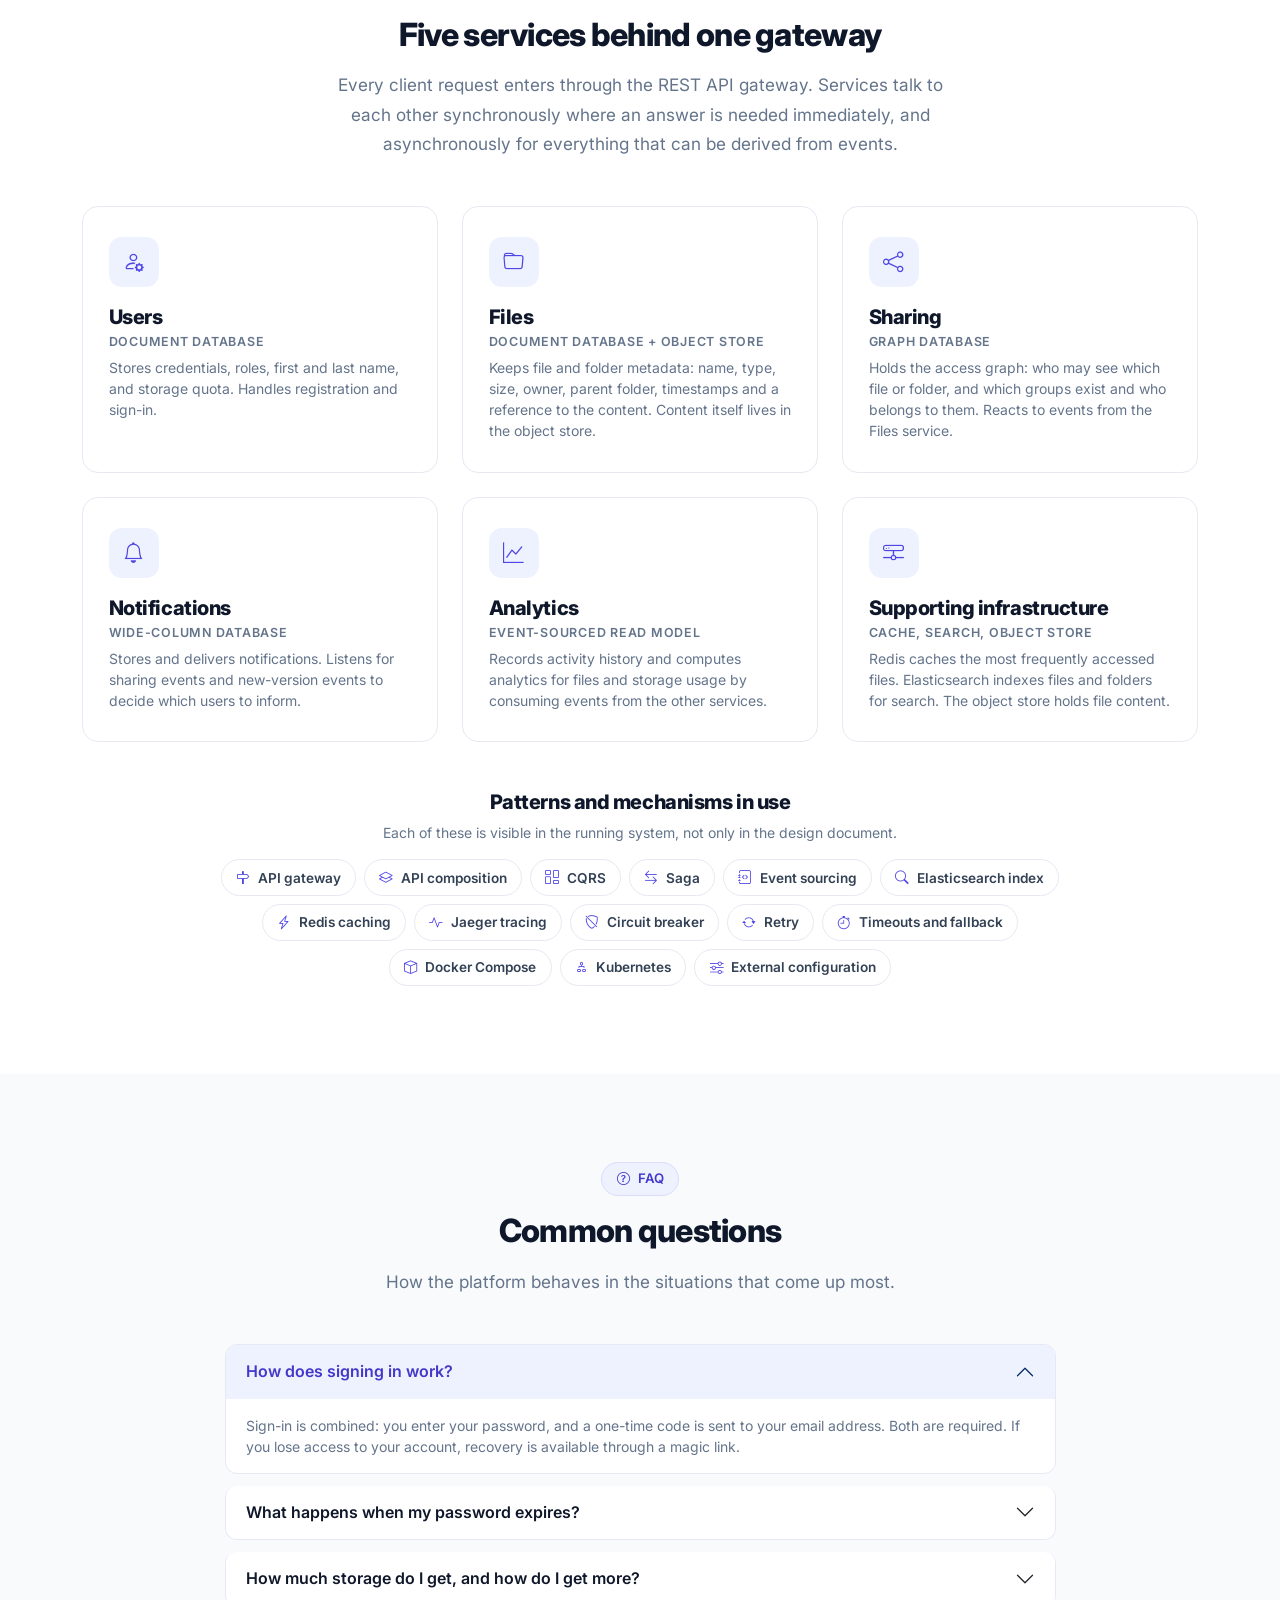
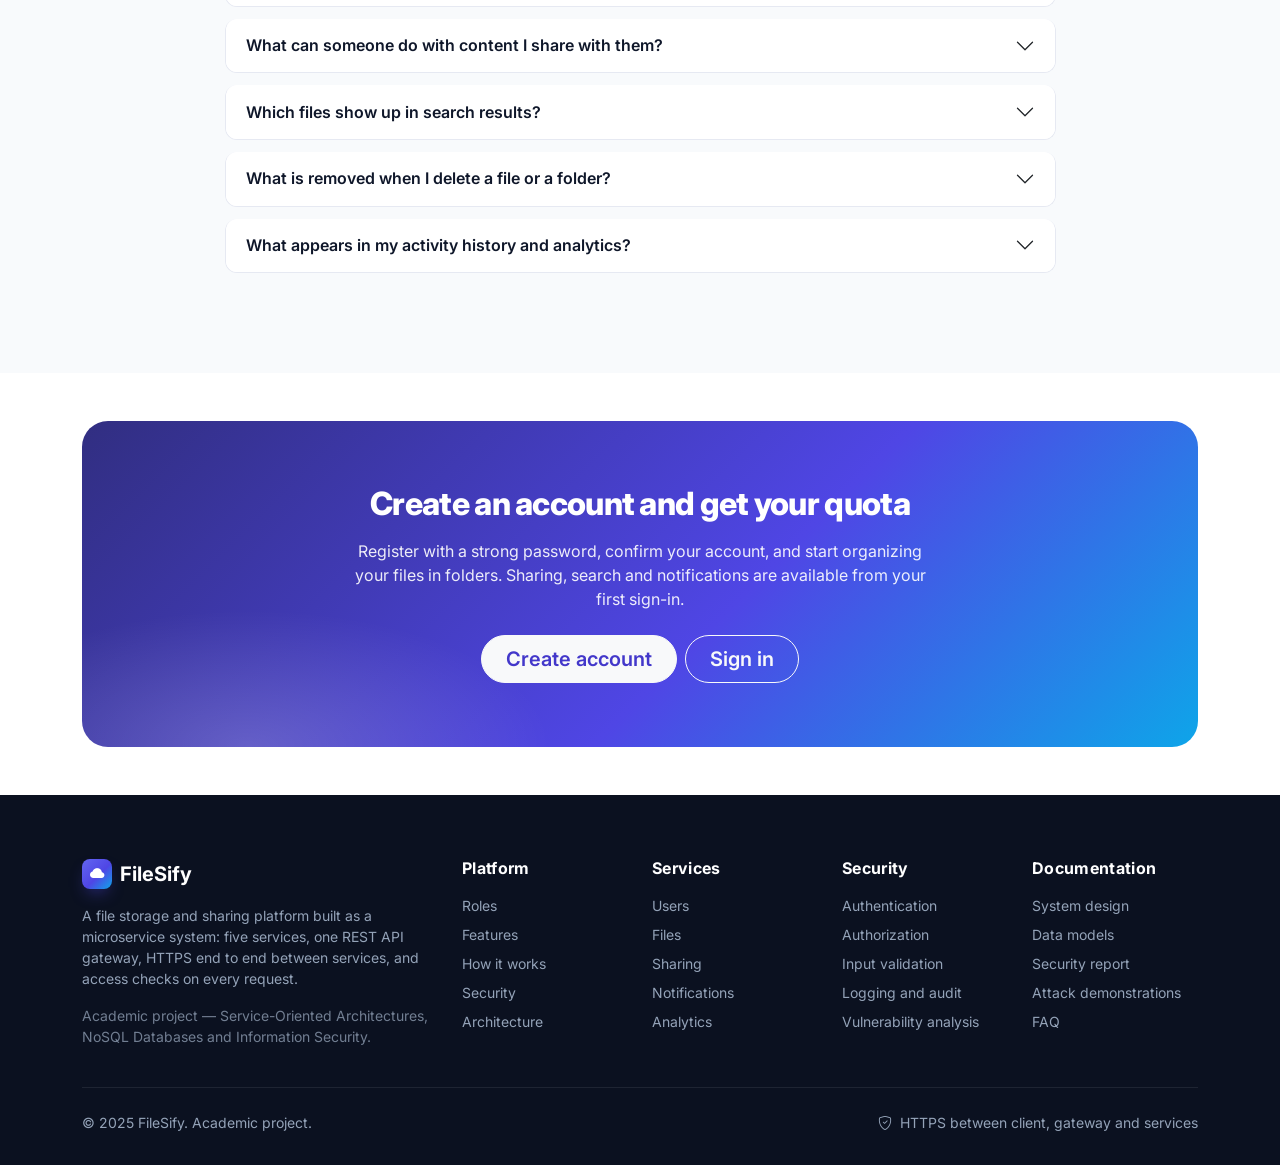
==== commit b3926dce: "Refactored index page created. It is now using the common CSS and JS" ====
--- a/frontend/index.html
+++ b/frontend/index.html
@@ -4,210 +4,29 @@
   <meta charset="utf-8">
   <meta name="viewport" content="width=device-width, initial-scale=1">
   <title>FileSify — File Storage and Sharing Platform</title>
-  <meta name="description" content="FileSify is a file storage and sharing platform: organize content in folders, upload new versions, share with users and groups, and search only what you are allowed to see. Two-factor sign-in, enforced password policy and a default storage quota with admin-approved increases.">
+  <meta name="description" content="FileSify is a file storage and sharing platform: organize content in folders, upload new versions, share with users and groups, and search only what you are allowed to see.">
 
   <link href="https://cdn.jsdelivr.net/npm/bootstrap@5.3.3/dist/css/bootstrap.min.css" rel="stylesheet">
   <link href="https://cdn.jsdelivr.net/npm/bootstrap-icons@1.11.3/font/bootstrap-icons.css" rel="stylesheet">
   <link rel="preconnect" href="https://fonts.googleapis.com">
   <link rel="preconnect" href="https://fonts.gstatic.com" crossorigin>
   <link href="https://fonts.googleapis.com/css2?family=Inter:wght@400;500;600;700;800&display=swap" rel="stylesheet">
-
-  <style>
-    :root{
-      --brand:#4f46e5; --brand-dark:#4338ca; --brand-soft:#eef2ff;
-      --ink:#0f172a; --muted:#64748b; --line:#e6e9f2; --radius:16px;
-    }
-    html{scroll-behavior:smooth}
-    body{
-      font-family:'Inter',system-ui,-apple-system,'Segoe UI',sans-serif;
-      color:var(--ink); background:#fff; -webkit-font-smoothing:antialiased;
-    }
-    h1,h2,h3,h4,h5{font-weight:800;letter-spacing:-.022em}
-    section{scroll-margin-top:84px}
-    .section{padding:5.5rem 0}
-    .text-soft{color:var(--muted)!important}
-    .lead-soft{color:var(--muted);font-size:1.075rem;line-height:1.7}
-
-    /* ---------- Buttons ---------- */
-    .btn{font-weight:600}
-    .btn-brand{
-      background:var(--brand); border:1px solid var(--brand); color:#fff;
-      box-shadow:0 10px 24px -12px rgba(79,70,229,.9);
-    }
-    .btn-brand:hover,.btn-brand:focus{background:var(--brand-dark);border-color:var(--brand-dark);color:#fff}
-    .btn-outline-brand{border:1px solid #d7dbee;color:var(--ink);background:#fff}
-    .btn-outline-brand:hover{border-color:var(--brand);color:var(--brand);background:var(--brand-soft)}
-
-    /* ---------- Navbar ---------- */
-    .navbar-glass{
-      background:rgba(255,255,255,.82);
-      backdrop-filter:saturate(180%) blur(14px);
-      -webkit-backdrop-filter:saturate(180%) blur(14px);
-      border-bottom:1px solid var(--line);
-    }
-    .navbar .nav-link{color:#334155;font-weight:500}
-    .navbar .nav-link:hover{color:var(--brand)}
-    .brand-mark{
-      width:36px;height:36px;border-radius:10px;display:grid;place-items:center;
-      color:#fff;font-size:1.05rem;
-      background:linear-gradient(135deg,#6366f1,#4f46e5 55%,#0ea5e9);
-      box-shadow:0 8px 18px -8px rgba(79,70,229,.9);
-    }
-
-    /* ---------- Hero ---------- */
-    .hero{
-      padding-top:9rem;padding-bottom:5.5rem;position:relative;overflow:hidden;
-      background:
-        radial-gradient(60% 60% at 88% 8%,rgba(79,70,229,.14),transparent 62%),
-        radial-gradient(55% 55% at 6% 0%,rgba(14,165,233,.12),transparent 62%),#fff;
-    }
-    .pill-badge{
-      display:inline-flex;align-items:center;gap:.5rem;
-      background:var(--brand-soft);color:var(--brand-dark);
-      border:1px solid #dcdcfb;border-radius:999px;
-      padding:.4rem .9rem;font-size:.825rem;font-weight:600;
-    }
-    .hero h1{font-size:clamp(2.1rem,4.6vw,3.6rem);line-height:1.08}
-    .hero-highlight{
-      background:linear-gradient(100deg,#4f46e5,#0ea5e9);
-      -webkit-background-clip:text;background-clip:text;color:transparent;
-    }
-
-    /* ---------- App mock ---------- */
-    .app-mock{
-      border-radius:18px;background:#fff;border:1px solid var(--line);
-      box-shadow:0 40px 80px -40px rgba(15,23,42,.45);overflow:hidden;
-    }
-    .app-mock-bar{
-      display:flex;align-items:center;gap:.4rem;padding:.7rem .95rem;
-      background:#f8fafc;border-bottom:1px solid var(--line);
-    }
-    .app-mock-bar .dot{width:9px;height:9px;border-radius:50%;background:#e2e8f0}
-    .app-mock-body{padding:1.25rem}
-    .file-icon{
-      width:38px;height:38px;border-radius:10px;flex:0 0 38px;
-      display:grid;place-items:center;font-size:1rem;
-    }
-    .file-list li+li{border-top:1px solid var(--line)}
-    .floating-card{
-      position:absolute;background:#fff;border:1px solid var(--line);
-      border-radius:14px;padding:.8rem 1rem;
-      box-shadow:0 24px 40px -24px rgba(15,23,42,.45);display:none;
-    }
-    @media(min-width:992px){.floating-card{display:block}}
-
-    /* ---------- Generic cards ---------- */
-    .feature-card,.role-card,.arch-card{
-      height:100%;padding:1.9rem 1.6rem;background:#fff;
-      border:1px solid var(--line);border-radius:var(--radius);
-      transition:transform .25s ease,box-shadow .25s ease,border-color .25s ease;
-    }
-    .feature-card:hover,.role-card:hover,.arch-card:hover{
-      transform:translateY(-5px);border-color:#d6dbf2;
-      box-shadow:0 24px 44px -26px rgba(15,23,42,.4);
-    }
-    .feature-icon,.role-icon,.arch-icon{
-      width:50px;height:50px;border-radius:13px;margin-bottom:1.1rem;
-      display:grid;place-items:center;font-size:1.3rem;
-      background:var(--brand-soft);color:var(--brand);
-    }
-
-    /* ---------- Check lists ---------- */
-    .check-list{list-style:none;padding:0;margin:0}
-    .check-list li{
-      display:flex;gap:.6rem;padding:.35rem 0;font-size:.92rem;
-      color:#334155;align-items:flex-start;
-    }
-    .check-list li i{color:#16a34a;margin-top:.18rem;flex:0 0 auto}
-    .check-list.small li{font-size:.875rem;line-height:1.55}
-
-    /* ---------- Stats ---------- */
-    .stats-band{
-      background:linear-gradient(135deg,#312e81,#4f46e5 55%,#0ea5e9);
-      color:#fff;border-radius:24px;padding:3rem 1.5rem;
-      position:relative;overflow:hidden;
-    }
-    .stats-band::after{
-      content:"";position:absolute;inset:0;
-      background:radial-gradient(50% 80% at 90% 10%,rgba(255,255,255,.18),transparent 60%);
-    }
-    .stat-number{font-size:2.2rem;font-weight:800;line-height:1}
-    .stat-label{font-size:.875rem;opacity:.82}
-
-    /* ---------- Steps ---------- */
-    .step-num{
-      width:46px;height:46px;border-radius:50%;display:grid;place-items:center;
-      font-weight:800;color:#fff;background:linear-gradient(135deg,#6366f1,#4f46e5);
-      box-shadow:0 10px 22px -12px rgba(79,70,229,.95);
-    }
-
-    /* ---------- Pattern pills ---------- */
-    .pattern-pill{
-      display:inline-flex;align-items:center;gap:.45rem;background:#fff;
-      border:1px solid var(--line);border-radius:999px;
-      padding:.45rem .9rem;font-size:.85rem;font-weight:600;color:#334155;
-    }
-    .pattern-pill i{color:var(--brand)}
-
-    /* ---------- Service meta ---------- */
-    .service-meta{
-      font-size:.78rem;font-weight:600;color:var(--muted);
-      text-transform:uppercase;letter-spacing:.06em;margin-bottom:.35rem;
-    }
-
-    /* ---------- FAQ ---------- */
-    .accordion-item{
-      border:1px solid var(--line);border-radius:12px!important;
-      margin-bottom:.75rem;overflow:hidden;
-    }
-    .accordion-button{font-weight:600;color:var(--ink);padding:1.05rem 1.25rem}
-    .accordion-button:not(.collapsed){background:var(--brand-soft);color:var(--brand-dark);box-shadow:none}
-    .accordion-button:focus{box-shadow:none;border-color:transparent}
-
-    /* ---------- CTA ---------- */
-    .cta-panel{
-      border-radius:26px;padding:4rem 1.5rem;text-align:center;color:#fff;
-      background:linear-gradient(135deg,#312e81,#4f46e5 58%,#0ea5e9);
-      position:relative;overflow:hidden;
-    }
-    .cta-panel::after{
-      content:"";position:absolute;inset:0;
-      background:radial-gradient(45% 70% at 15% 100%,rgba(255,255,255,.18),transparent 60%);
-    }
-    .cta-panel>*{position:relative;z-index:1}
-
-    /* ---------- Footer ---------- */
-    .footer{background:#0b1120;color:#94a3b8;padding:4rem 0 2rem}
-    .footer a{color:#94a3b8;text-decoration:none;transition:color .2s}
-    .footer a:hover{color:#fff}
-    .footer h6{color:#fff;font-weight:700;letter-spacing:.02em;margin-bottom:1rem}
-    .footer .social a{
-      width:38px;height:38px;border-radius:10px;display:grid;place-items:center;
-      background:rgba(255,255,255,.06);color:#cbd5e1;
-    }
-    .footer .social a:hover{background:var(--brand);color:#fff}
-    .footer-bottom{
-      border-top:1px solid rgba(255,255,255,.08);
-      margin-top:2.5rem;padding-top:1.5rem;font-size:.875rem;
-    }
-  </style>
+  <link rel="stylesheet" href="CSS/styles.css">
 </head>
 <body>
 
-<!-- ================= NAVBAR ================= -->
+<!-- Navbar -->
 <nav class="navbar navbar-expand-lg fixed-top navbar-glass py-2">
   <div class="container">
     <a class="navbar-brand d-flex align-items-center gap-2 fw-bold" href="index.html">
       <span class="brand-mark"><i class="bi bi-cloud-fill"></i></span>
       <span>FileSify</span>
     </a>
-
     <button class="navbar-toggler border-0 shadow-none" type="button"
             data-bs-toggle="collapse" data-bs-target="#mainNav"
             aria-controls="mainNav" aria-expanded="false" aria-label="Toggle navigation">
       <span class="navbar-toggler-icon"></span>
     </button>
-
     <div class="collapse navbar-collapse" id="mainNav">
       <ul class="navbar-nav ms-auto align-items-lg-center gap-lg-1 mt-3 mt-lg-0">
         <li class="nav-item"><a class="nav-link px-lg-3" href="#roles">Roles</a></li>
@@ -215,7 +34,6 @@
         <li class="nav-item"><a class="nav-link px-lg-3" href="#security">Security</a></li>
         <li class="nav-item"><a class="nav-link px-lg-3" href="#architecture">Architecture</a></li>
         <li class="nav-item"><a class="nav-link px-lg-3" href="#faq">FAQ</a></li>
-
         <li class="nav-item ms-lg-2 mt-2 mt-lg-0">
           <a class="btn btn-outline-brand rounded-pill px-3 d-block d-lg-inline-block" href="login.html">Sign in</a>
         </li>
@@ -227,41 +45,29 @@
   </div>
 </nav>
 
-<!-- ================= HERO ================= -->
+<!-- Hero -->
 <header class="hero" id="top">
   <div class="container">
     <div class="row align-items-center g-5">
       <div class="col-lg-6">
-        <span class="pill-badge mb-3">
-          <i class="bi bi-shield-lock"></i> Two-factor sign-in with a one-time code
-        </span>
-        <h1 class="mb-3">
-          Store, organize and share your files —
-          <span class="hero-highlight">with access you control.</span>
-        </h1>
+        <span class="pill-badge mb-3"><i class="bi bi-shield-lock"></i> Two-factor sign-in with a one-time code</span>
+        <h1 class="mb-3">Store, organize and share your files — <span class="hero-highlight">with access you control.</span></h1>
         <p class="lead-soft mb-4" style="max-width:32rem;">
           FileSify keeps your files in folders, tracks every new version, and lets you share
           with individual users or with groups you manage. Search only returns content you are
           allowed to see, and every sign-in needs a password plus a one-time code sent to your
           email address.
         </p>
-
         <div class="d-flex flex-column flex-sm-row gap-2 mb-4">
-          <a href="#" class="btn btn-brand btn-lg rounded-pill px-4">
-            Create your account <i class="bi bi-arrow-right ms-1"></i>
-          </a>
-          <a href="#how" class="btn btn-outline-brand btn-lg rounded-pill px-4">
-            <i class="bi bi-play-circle me-1"></i> How it works
-          </a>
-        </div>
-
+          <a href="register.html" class="btn btn-brand btn-lg rounded-pill px-4">Create your account <i class="bi bi-arrow-right ms-1"></i></a>
+          <a href="#how" class="btn btn-outline-brand btn-lg rounded-pill px-4"><i class="bi bi-play-circle me-1"></i> How it works</a>
+        </div>
         <div class="d-flex flex-wrap align-items-center gap-3 text-soft small">
           <span><i class="bi bi-check-circle-fill text-success me-1"></i> Default quota on registration</span>
           <span><i class="bi bi-check-circle-fill text-success me-1"></i> Password policy enforced</span>
           <span><i class="bi bi-check-circle-fill text-success me-1"></i> Access-checked downloads</span>
         </div>
       </div>
-
       <div class="col-lg-6 position-relative">
         <div class="app-mock">
           <div class="app-mock-bar">
@@ -276,52 +82,35 @@
             <div class="progress mb-3" style="height:6px;">
               <div class="progress-bar" style="width:68%;background:linear-gradient(90deg,#4f46e5,#0ea5e9);"></div>
             </div>
-
             <ul class="list-unstyled mb-0 file-list">
               <li class="d-flex align-items-center gap-3 py-2">
                 <span class="file-icon bg-primary-subtle text-primary"><i class="bi bi-folder-fill"></i></span>
-                <div class="flex-grow-1">
-                  <div class="small fw-semibold">Projects</div>
-                  <div class="text-soft" style="font-size:.75rem;">Folder · Shared with 2 groups</div>
-                </div>
+                <div class="flex-grow-1"><div class="small fw-semibold">Projects</div><div class="text-soft" style="font-size:.75rem;">Folder · Shared with 2 groups</div></div>
                 <i class="bi bi-people-fill text-primary" title="Shared"></i>
               </li>
               <li class="d-flex align-items-center gap-3 py-2">
                 <span class="file-icon bg-danger-subtle text-danger"><i class="bi bi-file-earmark-pdf"></i></span>
-                <div class="flex-grow-1">
-                  <div class="small fw-semibold">Quarterly-report.pdf</div>
-                  <div class="text-soft" style="font-size:.75rem;">Modified 2 hours ago · v3</div>
-                </div>
+                <div class="flex-grow-1"><div class="small fw-semibold">Quarterly-report.pdf</div><div class="text-soft" style="font-size:.75rem;">Modified 2 hours ago · v3</div></div>
                 <i class="bi bi-check-circle-fill text-success"></i>
               </li>
               <li class="d-flex align-items-center gap-3 py-2">
                 <span class="file-icon bg-primary-subtle text-primary"><i class="bi bi-file-earmark-image"></i></span>
-                <div class="flex-grow-1">
-                  <div class="small fw-semibold">Team-photo.jpg</div>
-                  <div class="text-soft" style="font-size:.75rem;">Modified yesterday</div>
-                </div>
+                <div class="flex-grow-1"><div class="small fw-semibold">Team-photo.jpg</div><div class="text-soft" style="font-size:.75rem;">Modified yesterday</div></div>
                 <i class="bi bi-check-circle-fill text-success"></i>
               </li>
               <li class="d-flex align-items-center gap-3 py-2">
                 <span class="file-icon bg-success-subtle text-success"><i class="bi bi-file-earmark-text"></i></span>
-                <div class="flex-grow-1">
-                  <div class="small fw-semibold">Notes.txt</div>
-                  <div class="text-soft" style="font-size:.75rem;">Modified 3 days ago</div>
-                </div>
+                <div class="flex-grow-1"><div class="small fw-semibold">Notes.txt</div><div class="text-soft" style="font-size:.75rem;">Modified 3 days ago</div></div>
                 <i class="bi bi-check-circle-fill text-success"></i>
               </li>
               <li class="d-flex align-items-center gap-3 py-2">
                 <span class="file-icon bg-warning-subtle text-warning"><i class="bi bi-file-earmark-zip"></i></span>
-                <div class="flex-grow-1">
-                  <div class="small fw-semibold">Archive.zip</div>
-                  <div class="text-soft" style="font-size:.75rem;">Modified 5 days ago</div>
-                </div>
+                <div class="flex-grow-1"><div class="small fw-semibold">Archive.zip</div><div class="text-soft" style="font-size:.75rem;">Modified 5 days ago</div></div>
                 <i class="bi bi-check-circle-fill text-success"></i>
               </li>
             </ul>
           </div>
         </div>
-
         <div class="floating-card" style="top:-22px;right:-14px;">
           <div class="d-flex align-items-center gap-2">
             <i class="bi bi-envelope-check-fill text-primary fs-5"></i>
@@ -336,46 +125,30 @@
   </div>
 </header>
 
-<!-- ================= SYSTEM FACTS ================= -->
+<!-- Stats -->
 <section class="pb-5">
   <div class="container">
     <div class="stats-band">
       <div class="row text-center g-4">
-        <div class="col-6 col-md-3">
-          <div class="stat-number">5</div>
-          <div class="stat-label">Microservices</div>
-        </div>
-        <div class="col-6 col-md-3">
-          <div class="stat-number">4</div>
-          <div class="stat-label">NoSQL data stores</div>
-        </div>
-        <div class="col-6 col-md-3">
-          <div class="stat-number">1</div>
-          <div class="stat-label">REST API gateway</div>
-        </div>
-        <div class="col-6 col-md-3">
-          <div class="stat-number">1</div>
-          <div class="stat-label">Elasticsearch index</div>
-        </div>
-      </div>
-    </div>
-  </div>
-</section>
-
-<!-- ================= ROLES ================= -->
+        <div class="col-6 col-md-3"><div class="stat-number">5</div><div class="stat-label">Microservices</div></div>
+        <div class="col-6 col-md-3"><div class="stat-number">4</div><div class="stat-label">NoSQL data stores</div></div>
+        <div class="col-6 col-md-3"><div class="stat-number">1</div><div class="stat-label">REST API gateway</div></div>
+        <div class="col-6 col-md-3"><div class="stat-number">1</div><div class="stat-label">Elasticsearch index</div></div>
+      </div>
+    </div>
+  </div>
+</section>
+
+<!-- Roles -->
 <section class="section" id="roles">
   <div class="container">
     <div class="row justify-content-center text-center mb-5">
       <div class="col-lg-7">
         <span class="pill-badge mb-3"><i class="bi bi-person-badge"></i> Roles</span>
         <h2 class="mb-3">Three roles, three sets of permissions</h2>
-        <p class="lead-soft mb-0">
-          Access is checked on every request. What you can do depends on your role and on
-          whether the content is yours or has been shared with you.
-        </p>
-      </div>
-    </div>
-
+        <p class="lead-soft mb-0">Access is checked on every request. What you can do depends on your role and on whether the content is yours or has been shared with you.</p>
+      </div>
+    </div>
     <div class="row g-4">
       <div class="col-md-6 col-lg-4">
         <div class="role-card">
@@ -389,7 +162,6 @@
           </ul>
         </div>
       </div>
-
       <div class="col-md-6 col-lg-4">
         <div class="role-card">
           <div class="role-icon"><i class="bi bi-person-check"></i></div>
@@ -405,7 +177,6 @@
           </ul>
         </div>
       </div>
-
       <div class="col-md-6 col-lg-4">
         <div class="role-card">
           <div class="role-icon"><i class="bi bi-shield-lock"></i></div>
@@ -424,211 +195,38 @@
   </div>
 </section>
 
-<!-- ================= FEATURES ================= -->
+<!-- Features -->
 <section class="section" id="features" style="background:#f8fafc;">
   <div class="container">
     <div class="row justify-content-center text-center mb-5">
       <div class="col-lg-7">
         <span class="pill-badge mb-3"><i class="bi bi-grid"></i> Features</span>
         <h2 class="mb-3">What the platform does</h2>
-        <p class="lead-soft mb-0">
-          Everything below is enforced on the server, not just in the browser.
-        </p>
-      </div>
-    </div>
-
+        <p class="lead-soft mb-0">Everything below is enforced on the server, not just in the browser.</p>
+      </div>
+    </div>
     <div class="row g-4">
-      <div class="col-md-6 col-lg-4">
-        <div class="feature-card">
-          <div class="feature-icon"><i class="bi bi-person-plus"></i></div>
-          <h5 class="mb-2">Registration with confirmation</h5>
-          <p class="text-soft mb-0 small">
-            A unique email address, first name, last name, password and repeated password are
-            required. A strong password is enforced and the registration must be confirmed.
-            Every new account receives a default storage quota.
-          </p>
-        </div>
-      </div>
-
-      <div class="col-md-6 col-lg-4">
-        <div class="feature-card">
-          <div class="feature-icon"><i class="bi bi-key"></i></div>
-          <h5 class="mb-2">Two-factor sign-in</h5>
-          <p class="text-soft mb-0 small">
-            Signing in requires your password and a one-time code sent to your email address.
-            Account recovery is handled with a magic link.
-          </p>
-        </div>
-      </div>
-
-      <div class="col-md-6 col-lg-4">
-        <div class="feature-card">
-          <div class="feature-icon"><i class="bi bi-clock-history"></i></div>
-          <h5 class="mb-2">Password policy and reset</h5>
-          <p class="text-soft mb-0 small">
-            A password can only be changed once it is at least one day old. Passwords expire
-            after 60 days, after which sign-in is blocked until a reset. Resets use a
-            short-lived link sent to the known email address.
-          </p>
-        </div>
-      </div>
-
-      <div class="col-md-6 col-lg-4">
-        <div class="feature-card">
-          <div class="feature-icon"><i class="bi bi-folder2-open"></i></div>
-          <h5 class="mb-2">Folders at any depth</h5>
-          <p class="text-soft mb-0 small">
-            Create a folder in the root or inside any subfolder. Folders form a hierarchy of
-            arbitrary depth, and you can browse into any of them.
-          </p>
-        </div>
-      </div>
-
-      <div class="col-md-6 col-lg-4">
-        <div class="feature-card">
-          <div class="feature-icon"><i class="bi bi-cloud-arrow-up"></i></div>
-          <h5 class="mb-2">Upload and new versions</h5>
-          <p class="text-soft mb-0 small">
-            Upload files into any of your folders. The assigned quota is checked before the
-            upload is accepted. Uploading a new version replaces the file content and records
-            the time of the last modification.
-          </p>
-        </div>
-      </div>
-
-      <div class="col-md-6 col-lg-4">
-        <div class="feature-card">
-          <div class="feature-icon"><i class="bi bi-pencil-square"></i></div>
-          <h5 class="mb-2">Browse and rename</h5>
-          <p class="text-soft mb-0 small">
-            Opening a folder shows its subfolders and files. The name of any file or folder you
-            own can be changed.
-          </p>
-        </div>
-      </div>
-
-      <div class="col-md-6 col-lg-4">
-        <div class="feature-card">
-          <div class="feature-icon"><i class="bi bi-people"></i></div>
-          <h5 class="mb-2">User groups</h5>
-          <p class="text-soft mb-0 small">
-            Create groups, add members and remove them again. Groups exist so that content can
-            be shared with several people at once and kept in sync as membership changes.
-          </p>
-        </div>
-      </div>
-
-      <div class="col-md-6 col-lg-4">
-        <div class="feature-card">
-          <div class="feature-icon"><i class="bi bi-share"></i></div>
-          <h5 class="mb-2">Sharing with users and groups</h5>
-          <p class="text-soft mb-0 small">
-            Share a file or a folder with a single user or with one of your groups. Sharing a
-            folder applies to everything inside it. Your profile shows what you have shared and
-            with whom, and what has been shared with you — and you can revoke at any time.
-          </p>
-        </div>
-      </div>
-
-      <div class="col-md-6 col-lg-4">
-        <div class="feature-card">
-          <div class="feature-icon"><i class="bi bi-lock"></i></div>
-          <h5 class="mb-2">Clear limits for recipients</h5>
-          <p class="text-soft mb-0 small">
-            A user you share with can view and download the content. They cannot delete it and
-            they cannot upload new versions of it. Those actions stay with the owner.
-          </p>
-        </div>
-      </div>
-
-      <div class="col-md-6 col-lg-4">
-        <div class="feature-card">
-          <div class="feature-icon"><i class="bi bi-download"></i></div>
-          <h5 class="mb-2">Download and preview</h5>
-          <p class="text-soft mb-0 small">
-            Download a file or open its metadata in the browser. Access rights are verified
-            before either action. Text files and images can be previewed directly in the browser.
-          </p>
-        </div>
-      </div>
-
-      <div class="col-md-6 col-lg-4">
-        <div class="feature-card">
-          <div class="feature-icon"><i class="bi bi-search"></i></div>
-          <h5 class="mb-2">Search scoped to your access</h5>
-          <p class="text-soft mb-0 small">
-            Search files and folders by name, powered by Elasticsearch with partial matching
-            and tolerance for typing mistakes. Results only ever include your own content,
-            content shared directly with you, content shared through a group you belong to,
-            and content inside a shared parent folder.
-          </p>
-        </div>
-      </div>
-
-      <div class="col-md-6 col-lg-4">
-        <div class="feature-card">
-          <div class="feature-icon"><i class="bi bi-bell"></i></div>
-          <h5 class="mb-2">Notifications</h5>
-          <p class="text-soft mb-0 small">
-            You are notified when someone shares a file or folder with you, when a new file is
-            added to a folder shared with you, and when a new version of a file shared with you
-            is uploaded.
-          </p>
-        </div>
-      </div>
-
-      <div class="col-md-6 col-lg-4">
-        <div class="feature-card">
-          <div class="feature-icon"><i class="bi bi-speedometer2"></i></div>
-          <h5 class="mb-2">Storage quota and admin approval</h5>
-          <p class="text-soft mb-0 small">
-            Your quota is assigned at registration and checked on every upload. If you need
-            more space you submit a request stating the desired value. An administrator sees
-            all users with their quota and usage and can approve or reject each request.
-          </p>
-        </div>
-      </div>
-
-      <div class="col-md-6 col-lg-4">
-        <div class="feature-card">
-          <div class="feature-icon"><i class="bi bi-list-check"></i></div>
-          <h5 class="mb-2">Activity history</h5>
-          <p class="text-soft mb-0 small">
-            Uploads, renames, deletions and downloads, creation and revocation of shares, and
-            folder and group operations are all recorded and shown in your history. The history
-            is built from an event log rather than a mutable table.
-          </p>
-        </div>
-      </div>
-
-      <div class="col-md-6 col-lg-4">
-        <div class="feature-card">
-          <div class="feature-icon"><i class="bi bi-bar-chart-line"></i></div>
-          <h5 class="mb-2">Account analytics</h5>
-          <p class="text-soft mb-0 small">
-            Total storage used, the number of files per type, the five files you accessed the
-            most, and the number of files shared with you. Analytics are computed from the same
-            event stream as the activity history.
-          </p>
-        </div>
-      </div>
-
-      <div class="col-md-6 col-lg-4">
-        <div class="feature-card">
-          <div class="feature-icon"><i class="bi bi-trash3"></i></div>
-          <h5 class="mb-2">Deletion that cleans up after itself</h5>
-          <p class="text-soft mb-0 small">
-            Deleting a folder deletes everything inside it. File content, metadata, sharing
-            information and related notifications are all removed. The operation runs as a saga
-            so that a partial failure does not leave orphaned data behind.
-          </p>
-        </div>
-      </div>
-    </div>
-  </div>
-</section>
-
-<!-- ================= HOW IT WORKS ================= -->
+      <div class="col-md-6 col-lg-4"><div class="feature-card"><div class="feature-icon"><i class="bi bi-person-plus"></i></div><h5 class="mb-2">Registration with confirmation</h5><p class="text-soft mb-0 small">A unique email address, first name, last name, password and repeated password are required. A strong password is enforced and the registration must be confirmed. Every new account receives a default storage quota.</p></div></div>
+      <div class="col-md-6 col-lg-4"><div class="feature-card"><div class="feature-icon"><i class="bi bi-key"></i></div><h5 class="mb-2">Two-factor sign-in</h5><p class="text-soft mb-0 small">Signing in requires your password and a one-time code sent to your email address. Account recovery is handled with a magic link.</p></div></div>
+      <div class="col-md-6 col-lg-4"><div class="feature-card"><div class="feature-icon"><i class="bi bi-clock-history"></i></div><h5 class="mb-2">Password policy and reset</h5><p class="text-soft mb-0 small">A password can only be changed once it is at least one day old. Passwords expire after 60 days, after which sign-in is blocked until a reset. Resets use a short-lived link sent to the known email address.</p></div></div>
+      <div class="col-md-6 col-lg-4"><div class="feature-card"><div class="feature-icon"><i class="bi bi-folder2-open"></i></div><h5 class="mb-2">Folders at any depth</h5><p class="text-soft mb-0 small">Create a folder in the root or inside any subfolder. Folders form a hierarchy of arbitrary depth, and you can browse into any of them.</p></div></div>
+      <div class="col-md-6 col-lg-4"><div class="feature-card"><div class="feature-icon"><i class="bi bi-cloud-arrow-up"></i></div><h5 class="mb-2">Upload and new versions</h5><p class="text-soft mb-0 small">Upload files into any of your folders. The assigned quota is checked before the upload is accepted. Uploading a new version replaces the file content and records the time of the last modification.</p></div></div>
+      <div class="col-md-6 col-lg-4"><div class="feature-card"><div class="feature-icon"><i class="bi bi-pencil-square"></i></div><h5 class="mb-2">Browse and rename</h5><p class="text-soft mb-0 small">Opening a folder shows its subfolders and files. The name of any file or folder you own can be changed.</p></div></div>
+      <div class="col-md-6 col-lg-4"><div class="feature-card"><div class="feature-icon"><i class="bi bi-people"></i></div><h5 class="mb-2">User groups</h5><p class="text-soft mb-0 small">Create groups, add members and remove them again. Groups exist so that content can be shared with several people at once and kept in sync as membership changes.</p></div></div>
+      <div class="col-md-6 col-lg-4"><div class="feature-card"><div class="feature-icon"><i class="bi bi-share"></i></div><h5 class="mb-2">Sharing with users and groups</h5><p class="text-soft mb-0 small">Share a file or a folder with a single user or with one of your groups. Sharing a folder applies to everything inside it. Your profile shows what you have shared and with whom, and what has been shared with you — and you can revoke at any time.</p></div></div>
+      <div class="col-md-6 col-lg-4"><div class="feature-card"><div class="feature-icon"><i class="bi bi-lock"></i></div><h5 class="mb-2">Clear limits for recipients</h5><p class="text-soft mb-0 small">A user you share with can view and download the content. They cannot delete it and they cannot upload new versions of it. Those actions stay with the owner.</p></div></div>
+      <div class="col-md-6 col-lg-4"><div class="feature-card"><div class="feature-icon"><i class="bi bi-download"></i></div><h5 class="mb-2">Download and preview</h5><p class="text-soft mb-0 small">Download a file or open its metadata in the browser. Access rights are verified before either action. Text files and images can be previewed directly in the browser.</p></div></div>
+      <div class="col-md-6 col-lg-4"><div class="feature-card"><div class="feature-icon"><i class="bi bi-search"></i></div><h5 class="mb-2">Search scoped to your access</h5><p class="text-soft mb-0 small">Search files and folders by name, powered by Elasticsearch with partial matching and tolerance for typing mistakes. Results only ever include your own content, content shared directly with you, content shared through a group you belong to, and content inside a shared parent folder.</p></div></div>
+      <div class="col-md-6 col-lg-4"><div class="feature-card"><div class="feature-icon"><i class="bi bi-bell"></i></div><h5 class="mb-2">Notifications</h5><p class="text-soft mb-0 small">You are notified when someone shares a file or folder with you, when a new file is added to a folder shared with you, and when a new version of a file shared with you is uploaded.</p></div></div>
+      <div class="col-md-6 col-lg-4"><div class="feature-card"><div class="feature-icon"><i class="bi bi-speedometer2"></i></div><h5 class="mb-2">Storage quota and admin approval</h5><p class="text-soft mb-0 small">Your quota is assigned at registration and checked on every upload. If you need more space you submit a request stating the desired value. An administrator sees all users with their quota and usage and can approve or reject each request.</p></div></div>
+      <div class="col-md-6 col-lg-4"><div class="feature-card"><div class="feature-icon"><i class="bi bi-list-check"></i></div><h5 class="mb-2">Activity history</h5><p class="text-soft mb-0 small">Uploads, renames, deletions and downloads, creation and revocation of shares, and folder and group operations are all recorded and shown in your history. The history is built from an event log rather than a mutable table.</p></div></div>
+      <div class="col-md-6 col-lg-4"><div class="feature-card"><div class="feature-icon"><i class="bi bi-bar-chart-line"></i></div><h5 class="mb-2">Account analytics</h5><p class="text-soft mb-0 small">Total storage used, the number of files per type, the five files you accessed the most, and the number of files shared with you. Analytics are computed from the same event stream as the activity history.</p></div></div>
+      <div class="col-md-6 col-lg-4"><div class="feature-card"><div class="feature-icon"><i class="bi bi-trash3"></i></div><h5 class="mb-2">Deletion that cleans up after itself</h5><p class="text-soft mb-0 small">Deleting a folder deletes everything inside it. File content, metadata, sharing information and related notifications are all removed. The operation runs as a saga so that a partial failure does not leave orphaned data behind.</p></div></div>
+    </div>
+  </div>
+</section>
+
+<!-- How it works -->
 <section class="section" id="how">
   <div class="container">
     <div class="row justify-content-center text-center mb-5">
@@ -638,267 +236,61 @@
         <p class="lead-soft mb-0">Three steps, each with its own security check.</p>
       </div>
     </div>
-
     <div class="row g-4">
-      <div class="col-md-4">
-        <div class="feature-card text-center">
-          <div class="step-num mx-auto mb-3">1</div>
-          <h5 class="mb-2">Register and confirm</h5>
-          <p class="text-soft small mb-0">
-            Enter your name, a unique email address and a strong password twice. Confirm the
-            registration, and your account is created with a default storage quota.
-          </p>
-        </div>
-      </div>
-      <div class="col-md-4">
-        <div class="feature-card text-center">
-          <div class="step-num mx-auto mb-3">2</div>
-          <h5 class="mb-2">Sign in with two factors</h5>
-          <p class="text-soft small mb-0">
-            Enter your password, then the one-time code that arrives by email. If your password
-            has expired, sign-in is blocked until you reset it through the emailed link.
-          </p>
-        </div>
-      </div>
-      <div class="col-md-4">
-        <div class="feature-card text-center">
-          <div class="step-num mx-auto mb-3">3</div>
-          <h5 class="mb-2">Upload, organize and share</h5>
-          <p class="text-soft small mb-0">
-            Build your folder structure, upload files within your quota, create groups, and
-            share files or folders with users and groups. Notifications keep everyone informed.
-          </p>
-        </div>
-      </div>
-    </div>
-  </div>
-</section>
-
-<!-- ================= SECURITY ================= -->
+      <div class="col-md-4"><div class="feature-card text-center"><div class="step-num mx-auto mb-3">1</div><h5 class="mb-2">Register and confirm</h5><p class="text-soft small mb-0">Enter your name, a unique email address and a strong password twice. Confirm the registration, and your account is created with a default storage quota.</p></div></div>
+      <div class="col-md-4"><div class="feature-card text-center"><div class="step-num mx-auto mb-3">2</div><h5 class="mb-2">Sign in with two factors</h5><p class="text-soft small mb-0">Enter your password, then the one-time code that arrives by email. If your password has expired, sign-in is blocked until you reset it through the emailed link.</p></div></div>
+      <div class="col-md-4"><div class="feature-card text-center"><div class="step-num mx-auto mb-3">3</div><h5 class="mb-2">Upload, organize and share</h5><p class="text-soft small mb-0">Build your folder structure, upload files within your quota, create groups, and share files or folders with users and groups. Notifications keep everyone informed.</p></div></div>
+    </div>
+  </div>
+</section>
+
+<!-- Security -->
 <section class="section" id="security" style="background:#f8fafc;">
   <div class="container">
     <div class="row justify-content-center text-center mb-5">
       <div class="col-lg-7">
         <span class="pill-badge mb-3"><i class="bi bi-shield-check"></i> Security</span>
         <h2 class="mb-3">Controls applied to every request</h2>
-        <p class="lead-soft mb-0">
-          Security is enforced in the API gateway and in each service, on the server side,
-          regardless of what the client sends.
-        </p>
-      </div>
-    </div>
-
+        <p class="lead-soft mb-0">Security is enforced in the API gateway and in each service, on the server side, regardless of what the client sends.</p>
+      </div>
+    </div>
     <div class="row g-4">
-      <div class="col-md-6 col-lg-4">
-        <div class="feature-card">
-          <div class="feature-icon"><i class="bi bi-person-lock"></i></div>
-          <h5 class="mb-2">Authentication</h5>
-          <ul class="check-list small">
-            <li><i class="bi bi-check-lg"></i><span>Password plus a one-time code sent by email</span></li>
-            <li><i class="bi bi-check-lg"></i><span>Magic-link account recovery</span></li>
-            <li><i class="bi bi-check-lg"></i><span>Password change only after one day of use</span></li>
-            <li><i class="bi bi-check-lg"></i><span>60-day password expiry blocks sign-in until reset</span></li>
-          </ul>
-        </div>
-      </div>
-
-      <div class="col-md-6 col-lg-4">
-        <div class="feature-card">
-          <div class="feature-icon"><i class="bi bi-check2-square"></i></div>
-          <h5 class="mb-2">Authorization</h5>
-          <ul class="check-list small">
-            <li><i class="bi bi-check-lg"></i><span>Checked for every request, on the server</span></li>
-            <li><i class="bi bi-check-lg"></i><span>Applies to downloads and previews, not just the UI</span></li>
-            <li><i class="bi bi-check-lg"></i><span>State kept on the client is encrypted and integrity-protected</span></li>
-          </ul>
-        </div>
-      </div>
-
-      <div class="col-md-6 col-lg-4">
-        <div class="feature-card">
-          <div class="feature-icon"><i class="bi bi-filter-square"></i></div>
-          <h5 class="mb-2">Input validation</h5>
-          <ul class="check-list small">
-            <li><i class="bi bi-check-lg"></i><span>String checks, whitelisting and boundary checking</span></li>
-            <li><i class="bi bi-check-lg"></i><span>Numeric and special-character validation</span></li>
-            <li><i class="bi bi-check-lg"></i><span>Validation on both the client and the server</span></li>
-            <li><i class="bi bi-check-lg"></i><span>Output encoding as protection against XSS and injection</span></li>
-          </ul>
-        </div>
-      </div>
-
-      <div class="col-md-6 col-lg-4">
-        <div class="feature-card">
-          <div class="feature-icon"><i class="bi bi-file-earmark-lock"></i></div>
-          <h5 class="mb-2">Safe file handling</h5>
-          <ul class="check-list small">
-            <li><i class="bi bi-check-lg"></i><span>User privileges checked before any file operation</span></li>
-            <li><i class="bi bi-check-lg"></i><span>File type whitelisting on upload</span></li>
-            <li><i class="bi bi-check-lg"></i><span>Integrity verification of stored files</span></li>
-          </ul>
-        </div>
-      </div>
-
-      <div class="col-md-6 col-lg-4">
-        <div class="feature-card">
-          <div class="feature-icon"><i class="bi bi-lock-fill"></i></div>
-          <h5 class="mb-2">Transport and credentials</h5>
-          <ul class="check-list small">
-            <li><i class="bi bi-check-lg"></i><span>HTTPS between the client and the API gateway</span></li>
-            <li><i class="bi bi-check-lg"></i><span>HTTPS between services</span></li>
-            <li><i class="bi bi-check-lg"></i><span>Sensitive parameters are not sent in the URL</span></li>
-            <li><i class="bi bi-check-lg"></i><span>Passwords stored hashed and salted</span></li>
-          </ul>
-        </div>
-      </div>
-
-      <div class="col-md-6 col-lg-4">
-        <div class="feature-card">
-          <div class="feature-icon"><i class="bi bi-journal-text"></i></div>
-          <h5 class="mb-2">Logging and audit trail</h5>
-          <ul class="check-list small">
-            <li><i class="bi bi-check-lg"></i><span>Validation failures and access-control failures</span></li>
-            <li><i class="bi bi-check-lg"></i><span>Successful and failed sign-in attempts</span></li>
-            <li><i class="bi bi-check-lg"></i><span>Invalid or expired session tokens, failed backend TLS</span></li>
-            <li><i class="bi bi-check-lg"></i><span>Administrator actions and unexpected state changes</span></li>
-            <li><i class="bi bi-check-lg"></i><span>Log rotation, restricted access, no sensitive data or stack traces</span></li>
-          </ul>
-        </div>
-      </div>
-
-      <div class="col-md-6 col-lg-4">
-        <div class="feature-card">
-          <div class="feature-icon"><i class="bi bi-cone-striped"></i></div>
-          <h5 class="mb-2">Abuse protection</h5>
-          <ul class="check-list small">
-            <li><i class="bi bi-check-lg"></i><span>Rate limiting of transactions per user against DoS</span></li>
-            <li><i class="bi bi-check-lg"></i><span>Timeouts on every outgoing request</span></li>
-            <li><i class="bi bi-check-lg"></i><span>Circuit breaker and retry so failures stay contained</span></li>
-          </ul>
-        </div>
-      </div>
-
-      <div class="col-md-6 col-lg-4">
-        <div class="feature-card">
-          <div class="feature-icon"><i class="bi bi-clipboard-data"></i></div>
-          <h5 class="mb-2">Vulnerability analysis</h5>
-          <p class="text-soft mb-0 small">
-            A security report documents which tools were used to look for vulnerabilities, what
-            was found, how it could be exploited, and how the issue is mitigated.
-          </p>
-        </div>
-      </div>
-
-      <div class="col-md-6 col-lg-4">
-        <div class="feature-card">
-          <div class="feature-icon"><i class="bi bi-bug"></i></div>
-          <h5 class="mb-2">Attack demonstrations</h5>
-          <p class="text-soft mb-0 small">
-            The platform ships with mechanisms that demonstrate XSS, SQL injection, brute-force
-            and DoS attempts, together with the defense that stop them.
-          </p>
-        </div>
-      </div>
-    </div>
-  </div>
-</section>
-
-<!-- ================= ARCHITECTURE ================= -->
+      <div class="col-md-6 col-lg-4"><div class="feature-card"><div class="feature-icon"><i class="bi bi-person-lock"></i></div><h5 class="mb-2">Authentication</h5><ul class="check-list small"><li><i class="bi bi-check-lg"></i><span>Password plus a one-time code sent by email</span></li><li><i class="bi bi-check-lg"></i><span>Magic-link account recovery</span></li><li><i class="bi bi-check-lg"></i><span>Password change only after one day of use</span></li><li><i class="bi bi-check-lg"></i><span>60-day password expiry blocks sign-in until reset</span></li></ul></div></div>
+      <div class="col-md-6 col-lg-4"><div class="feature-card"><div class="feature-icon"><i class="bi bi-check2-square"></i></div><h5 class="mb-2">Authorization</h5><ul class="check-list small"><li><i class="bi bi-check-lg"></i><span>Checked for every request, on the server</span></li><li><i class="bi bi-check-lg"></i><span>Applies to downloads and previews, not just the UI</span></li><li><i class="bi bi-check-lg"></i><span>State kept on the client is encrypted and integrity-protected</span></li></ul></div></div>
+      <div class="col-md-6 col-lg-4"><div class="feature-card"><div class="feature-icon"><i class="bi bi-filter-square"></i></div><h5 class="mb-2">Input validation</h5><ul class="check-list small"><li><i class="bi bi-check-lg"></i><span>String checks, whitelisting and boundary checking</span></li><li><i class="bi bi-check-lg"></i><span>Numeric and special-character validation</span></li><li><i class="bi bi-check-lg"></i><span>Validation on both the client and the server</span></li><li><i class="bi bi-check-lg"></i><span>Output encoding as protection against XSS and injection</span></li></ul></div></div>
+      <div class="col-md-6 col-lg-4"><div class="feature-card"><div class="feature-icon"><i class="bi bi-file-earmark-lock"></i></div><h5 class="mb-2">Safe file handling</h5><ul class="check-list small"><li><i class="bi bi-check-lg"></i><span>User privileges checked before any file operation</span></li><li><i class="bi bi-check-lg"></i><span>File type whitelisting on upload</span></li><li><i class="bi bi-check-lg"></i><span>Integrity verification of stored files</span></li></ul></div></div>
+      <div class="col-md-6 col-lg-4"><div class="feature-card"><div class="feature-icon"><i class="bi bi-lock-fill"></i></div><h5 class="mb-2">Transport and credentials</h5><ul class="check-list small"><li><i class="bi bi-check-lg"></i><span>HTTPS between the client and the API gateway</span></li><li><i class="bi bi-check-lg"></i><span>HTTPS between services</span></li><li><i class="bi bi-check-lg"></i><span>Sensitive parameters are not sent in the URL</span></li><li><i class="bi bi-check-lg"></i><span>Passwords stored hashed and salted</span></li></ul></div></div>
+      <div class="col-md-6 col-lg-4"><div class="feature-card"><div class="feature-icon"><i class="bi bi-journal-text"></i></div><h5 class="mb-2">Logging and audit trail</h5><ul class="check-list small"><li><i class="bi bi-check-lg"></i><span>Validation failures and access-control failures</span></li><li><i class="bi bi-check-lg"></i><span>Successful and failed sign-in attempts</span></li><li><i class="bi bi-check-lg"></i><span>Invalid or expired session tokens, failed backend TLS</span></li><li><i class="bi bi-check-lg"></i><span>Administrator actions and unexpected state changes</span></li><li><i class="bi bi-check-lg"></i><span>Log rotation, restricted access, no sensitive data or stack traces</span></li></ul></div></div>
+      <div class="col-md-6 col-lg-4"><div class="feature-card"><div class="feature-icon"><i class="bi bi-cone-striped"></i></div><h5 class="mb-2">Abuse protection</h5><ul class="check-list small"><li><i class="bi bi-check-lg"></i><span>Rate limiting of transactions per user against DoS</span></li><li><i class="bi bi-check-lg"></i><span>Timeouts on every outgoing request</span></li><li><i class="bi bi-check-lg"></i><span>Circuit breaker and retry so failures stay contained</span></li></ul></div></div>
+      <div class="col-md-6 col-lg-4"><div class="feature-card"><div class="feature-icon"><i class="bi bi-clipboard-data"></i></div><h5 class="mb-2">Vulnerability analysis</h5><p class="text-soft mb-0 small">A security report documents which tools were used to look for vulnerabilities, what was found, how it could be exploited, and how the issue is mitigated.</p></div></div>
+      <div class="col-md-6 col-lg-4"><div class="feature-card"><div class="feature-icon"><i class="bi bi-bug"></i></div><h5 class="mb-2">Attack demonstrations</h5><p class="text-soft mb-0 small">The platform ships with mechanisms that demonstrate XSS, SQL injection, brute-force and DoS attempts, together with the defenses that stop them.</p></div></div>
+    </div>
+  </div>
+</section>
+
+<!-- Architecture -->
 <section class="section" id="architecture">
   <div class="container">
     <div class="row justify-content-center text-center mb-5">
       <div class="col-lg-7">
         <span class="pill-badge mb-3"><i class="bi bi-diagram-3"></i> Architecture</span>
         <h2 class="mb-3">Five services behind one gateway</h2>
-        <p class="lead-soft mb-0">
-          Every client request enters through the REST API gateway. Services talk to each other
-          synchronously where an answer is needed immediately, and asynchronously for everything
-          that can be derived from events.
-        </p>
-      </div>
-    </div>
-
+        <p class="lead-soft mb-0">Every client request enters through the REST API gateway. Services talk to each other synchronously where an answer is needed immediately, and asynchronously for everything that can be derived from events.</p>
+      </div>
+    </div>
     <div class="row g-4 mb-5">
-      <div class="col-md-6 col-lg-4">
-        <div class="arch-card">
-          <div class="arch-icon"><i class="bi bi-person-gear"></i></div>
-          <h5 class="mb-1">Users</h5>
-          <div class="service-meta">Document database</div>
-          <p class="text-soft mb-0 small">
-            Stores credentials, roles, first and last name, and storage quota. Handles
-            registration and sign-in.
-          </p>
-        </div>
-      </div>
-
-      <div class="col-md-6 col-lg-4">
-        <div class="arch-card">
-          <div class="arch-icon"><i class="bi bi-folder"></i></div>
-          <h5 class="mb-1">Files</h5>
-          <div class="service-meta">Document database + object store</div>
-          <p class="text-soft mb-0 small">
-            Keeps file and folder metadata: name, type, size, owner, parent folder, timestamps
-            and a reference to the content. Content itself lives in the object store.
-          </p>
-        </div>
-      </div>
-
-      <div class="col-md-6 col-lg-4">
-        <div class="arch-card">
-          <div class="arch-icon"><i class="bi bi-share"></i></div>
-          <h5 class="mb-1">Sharing</h5>
-          <div class="service-meta">Graph database</div>
-          <p class="text-soft mb-0 small">
-            Holds the access graph: who may see which file or folder, and which groups exist
-            and who belongs to them. Reacts to events from the Files service.
-          </p>
-        </div>
-      </div>
-
-      <div class="col-md-6 col-lg-4">
-        <div class="arch-card">
-          <div class="arch-icon"><i class="bi bi-bell"></i></div>
-          <h5 class="mb-1">Notifications</h5>
-          <div class="service-meta">Wide-column database</div>
-          <p class="text-soft mb-0 small">
-            Stores and delivers notifications. Listens for sharing events and new-version
-            events to decide which users to inform.
-          </p>
-        </div>
-      </div>
-
-      <div class="col-md-6 col-lg-4">
-        <div class="arch-card">
-          <div class="arch-icon"><i class="bi bi-graph-up"></i></div>
-          <h5 class="mb-1">Analytics</h5>
-          <div class="service-meta">Event-sourced read model</div>
-          <p class="text-soft mb-0 small">
-            Records activity history and computes analytics for files and storage usage by
-            consuming events from the other services.
-          </p>
-        </div>
-      </div>
-
-      <div class="col-md-6 col-lg-4">
-        <div class="arch-card">
-          <div class="arch-icon"><i class="bi bi-hdd-network"></i></div>
-          <h5 class="mb-1">Supporting infrastructure</h5>
-          <div class="service-meta">Cache, search, object store</div>
-          <p class="text-soft mb-0 small">
-            Redis caches the most frequently accessed files. Elasticsearch indexes files and
-            folders for search. The object store holds file content.
-          </p>
-        </div>
-      </div>
-    </div>
-
+      <div class="col-md-6 col-lg-4"><div class="arch-card"><div class="arch-icon"><i class="bi bi-person-gear"></i></div><h5 class="mb-1">Users</h5><div class="service-meta">Document database</div><p class="text-soft mb-0 small">Stores credentials, roles, first and last name, and storage quota. Handles registration and sign-in.</p></div></div>
+      <div class="col-md-6 col-lg-4"><div class="arch-card"><div class="arch-icon"><i class="bi bi-folder"></i></div><h5 class="mb-1">Files</h5><div class="service-meta">Document database + object store</div><p class="text-soft mb-0 small">Keeps file and folder metadata: name, type, size, owner, parent folder, timestamps and a reference to the content. Content itself lives in the object store.</p></div></div>
+      <div class="col-md-6 col-lg-4"><div class="arch-card"><div class="arch-icon"><i class="bi bi-share"></i></div><h5 class="mb-1">Sharing</h5><div class="service-meta">Graph database</div><p class="text-soft mb-0 small">Holds the access graph: who may see which file or folder, and which groups exist and who belongs to them. Reacts to events from the Files service.</p></div></div>
+      <div class="col-md-6 col-lg-4"><div class="arch-card"><div class="arch-icon"><i class="bi bi-bell"></i></div><h5 class="mb-1">Notifications</h5><div class="service-meta">Wide-column database</div><p class="text-soft mb-0 small">Stores and delivers notifications. Listens for sharing events and new-version events to decide which users to inform.</p></div></div>
+      <div class="col-md-6 col-lg-4"><div class="arch-card"><div class="arch-icon"><i class="bi bi-graph-up"></i></div><h5 class="mb-1">Analytics</h5><div class="service-meta">Event-sourced read model</div><p class="text-soft mb-0 small">Records activity history and computes analytics for files and storage usage by consuming events from the other services.</p></div></div>
+      <div class="col-md-6 col-lg-4"><div class="arch-card"><div class="arch-icon"><i class="bi bi-hdd-network"></i></div><h5 class="mb-1">Supporting infrastructure</h5><div class="service-meta">Cache, search, object store</div><p class="text-soft mb-0 small">Redis caches the most frequently accessed files. Elasticsearch indexes files and folders for search. The object store holds file content.</p></div></div>
+    </div>
     <div class="row justify-content-center">
       <div class="col-lg-10">
         <div class="text-center mb-3">
           <h5 class="mb-2">Patterns and mechanisms in use</h5>
-          <p class="text-soft small mb-0">
-            Each of these is visible in the running system, not only in the design document.
-          </p>
+          <p class="text-soft small mb-0">Each of these is visible in the running system, not only in the design document.</p>
         </div>
         <div class="d-flex flex-wrap justify-content-center gap-2">
           <span class="pattern-pill"><i class="bi bi-signpost"></i> API gateway</span>
@@ -921,7 +313,7 @@
   </div>
 </section>
 
-<!-- ================= FAQ ================= -->
+<!-- FAQ -->
 <section class="section" id="faq" style="background:#f8fafc;">
   <div class="container">
     <div class="row justify-content-center text-center mb-5">
@@ -931,147 +323,38 @@
         <p class="lead-soft mb-0">How the platform behaves in the situations that come up most.</p>
       </div>
     </div>
-
     <div class="row justify-content-center">
       <div class="col-lg-9">
         <div class="accordion" id="faqAccordion">
-
-          <div class="accordion-item">
-            <h2 class="accordion-header">
-              <button class="accordion-button" type="button" data-bs-toggle="collapse" data-bs-target="#faq1" aria-expanded="true" aria-controls="faq1">
-                How does signing in work?
-              </button>
-            </h2>
-            <div id="faq1" class="accordion-collapse collapse show" data-bs-parent="#faqAccordion">
-              <div class="accordion-body text-soft small">
-                Sign-in is combined: you enter your password, and a one-time code is sent to your
-                email address. Both are required. If you lose access to your account, recovery is
-                available through a magic link.
-              </div>
-            </div>
-          </div>
-
-          <div class="accordion-item">
-            <h2 class="accordion-header">
-              <button class="accordion-button collapsed" type="button" data-bs-toggle="collapse" data-bs-target="#faq2" aria-expanded="false" aria-controls="faq2">
-                What happens when my password expires?
-              </button>
-            </h2>
-            <div id="faq2" class="accordion-collapse collapse" data-bs-parent="#faqAccordion">
-              <div class="accordion-body text-soft small">
-                A password is valid for 60 days. Once it expires, sign-in is blocked until you
-                set a new one through the reset link sent to your email address. This makes the
-                account auditable: an expired credential cannot be used to get in. A password
-                can only be changed after it has been in use for at least one day.
-              </div>
-            </div>
-          </div>
-
-          <div class="accordion-item">
-            <h2 class="accordion-header">
-              <button class="accordion-button collapsed" type="button" data-bs-toggle="collapse" data-bs-target="#faq3" aria-expanded="false" aria-controls="faq3">
-                How much storage do I get, and how do I get more?
-              </button>
-            </h2>
-            <div id="faq3" class="accordion-collapse collapse" data-bs-parent="#faqAccordion">
-              <div class="accordion-body text-soft small">
-                Every account is created with a default quota, and every upload is checked
-                against it. If you need more space, submit a request stating the value you want.
-                An administrator reviews it and either approves it, which updates your quota, or
-                rejects it.
-              </div>
-            </div>
-          </div>
-
-          <div class="accordion-item">
-            <h2 class="accordion-header">
-              <button class="accordion-button collapsed" type="button" data-bs-toggle="collapse" data-bs-target="#faq4" aria-expanded="false" aria-controls="faq4">
-                What can someone do with content I share with them?
-              </button>
-            </h2>
-            <div id="faq4" class="accordion-collapse collapse" data-bs-parent="#faqAccordion">
-              <div class="accordion-body text-soft small">
-                They can view and download it. They cannot delete it and they cannot upload new
-                versions of it. If you share a folder, the same rules apply to everything inside
-                that folder. You can revoke a share at any time, and your profile lists both what
-                you have shared and what has been shared with you.
-              </div>
-            </div>
-          </div>
-
-          <div class="accordion-item">
-            <h2 class="accordion-header">
-              <button class="accordion-button collapsed" type="button" data-bs-toggle="collapse" data-bs-target="#faq5" aria-expanded="false" aria-controls="faq5">
-                Which files show up in search results?
-              </button>
-            </h2>
-            <div id="faq5" class="accordion-collapse collapse" data-bs-parent="#faqAccordion">
-              <div class="accordion-body text-soft small">
-                Only content you are allowed to see: your own files and folders, content shared
-                directly with you, content shared with a group you are a member of, and content
-                inside a shared parent folder. Search is by name, supports partial matches and
-                tolerates typing mistakes.
-              </div>
-            </div>
-          </div>
-
-          <div class="accordion-item">
-            <h2 class="accordion-header">
-              <button class="accordion-button collapsed" type="button" data-bs-toggle="collapse" data-bs-target="#faq6" aria-expanded="false" aria-controls="faq6">
-                What is removed when I delete a file or a folder?
-              </button>
-            </h2>
-            <div id="faq6" class="accordion-collapse collapse" data-bs-parent="#faqAccordion">
-              <div class="accordion-body text-soft small">
-                The content itself, its metadata, the sharing information attached to it, and
-                the notifications that refer to it. Deleting a folder removes everything inside
-                it. Because deletion touches several services, it runs as a saga with
-                compensating steps, so a failure part-way through does not leave data behind.
-              </div>
-            </div>
-          </div>
-
-          <div class="accordion-item">
-            <h2 class="accordion-header">
-              <button class="accordion-button collapsed" type="button" data-bs-toggle="collapse" data-bs-target="#faq7" aria-expanded="false" aria-controls="faq7">
-                What appears in my activity history and analytics?
-              </button>
-            </h2>
-            <div id="faq7" class="accordion-collapse collapse" data-bs-parent="#faqAccordion">
-              <div class="accordion-body text-soft small">
-                Your history lists uploads, renames, deletions, downloads, creation and
-                revocation of shares, and folder and group operations. Your analytics show total
-                storage used, the number of files per type, the five files you accessed the most,
-                and the number of files shared with you.
-              </div>
-            </div>
-          </div>
-
-        </div>
-      </div>
-    </div>
-  </div>
-</section>
-
-<!-- ================= CTA ================= -->
+          <div class="accordion-item"><h2 class="accordion-header"><button class="accordion-button" type="button" data-bs-toggle="collapse" data-bs-target="#faq1" aria-expanded="true" aria-controls="faq1">How does signing in work?</button></h2><div id="faq1" class="accordion-collapse collapse show" data-bs-parent="#faqAccordion"><div class="accordion-body text-soft small">Sign-in is combined: you enter your password, and a one-time code is sent to your email address. Both are required. If you lose access to your account, recovery is available through a magic link.</div></div></div>
+          <div class="accordion-item"><h2 class="accordion-header"><button class="accordion-button collapsed" type="button" data-bs-toggle="collapse" data-bs-target="#faq2" aria-expanded="false" aria-controls="faq2">What happens when my password expires?</button></h2><div id="faq2" class="accordion-collapse collapse" data-bs-parent="#faqAccordion"><div class="accordion-body text-soft small">A password is valid for 60 days. Once it expires, sign-in is blocked until you set a new one through the reset link sent to your email address. This makes the account auditable: an expired credential cannot be used to get in. A password can only be changed after it has been in use for at least one day.</div></div></div>
+          <div class="accordion-item"><h2 class="accordion-header"><button class="accordion-button collapsed" type="button" data-bs-toggle="collapse" data-bs-target="#faq3" aria-expanded="false" aria-controls="faq3">How much storage do I get, and how do I get more?</button></h2><div id="faq3" class="accordion-collapse collapse" data-bs-parent="#faqAccordion"><div class="accordion-body text-soft small">Every account is created with a default quota, and every upload is checked against it. If you need more space, submit a request stating the value you want. An administrator reviews it and either approves it, which updates your quota, or rejects it.</div></div></div>
+          <div class="accordion-item"><h2 class="accordion-header"><button class="accordion-button collapsed" type="button" data-bs-toggle="collapse" data-bs-target="#faq4" aria-expanded="false" aria-controls="faq4">What can someone do with content I share with them?</button></h2><div id="faq4" class="accordion-collapse collapse" data-bs-parent="#faqAccordion"><div class="accordion-body text-soft small">They can view and download it. They cannot delete it and they cannot upload new versions of it. If you share a folder, the same rules apply to everything inside that folder. You can revoke a share at any time, and your profile lists both what you have shared and what has been shared with you.</div></div></div>
+          <div class="accordion-item"><h2 class="accordion-header"><button class="accordion-button collapsed" type="button" data-bs-toggle="collapse" data-bs-target="#faq5" aria-expanded="false" aria-controls="faq5">Which files show up in search results?</button></h2><div id="faq5" class="accordion-collapse collapse" data-bs-parent="#faqAccordion"><div class="accordion-body text-soft small">Only content you are allowed to see: your own files and folders, content shared directly with you, content shared with a group you are a member of, and content inside a shared parent folder. Search is by name, supports partial matches and tolerates typing mistakes.</div></div></div>
+          <div class="accordion-item"><h2 class="accordion-header"><button class="accordion-button collapsed" type="button" data-bs-toggle="collapse" data-bs-target="#faq6" aria-expanded="false" aria-controls="faq6">What is removed when I delete a file or a folder?</button></h2><div id="faq6" class="accordion-collapse collapse" data-bs-parent="#faqAccordion"><div class="accordion-body text-soft small">The content itself, its metadata, the sharing information attached to it, and the notifications that refer to it. Deleting a folder removes everything inside it. Because deletion touches several services, it runs as a saga with compensating steps, so a failure part-way through does not leave data behind.</div></div></div>
+          <div class="accordion-item"><h2 class="accordion-header"><button class="accordion-button collapsed" type="button" data-bs-toggle="collapse" data-bs-target="#faq7" aria-expanded="false" aria-controls="faq7">What appears in my activity history and analytics?</button></h2><div id="faq7" class="accordion-collapse collapse" data-bs-parent="#faqAccordion"><div class="accordion-body text-soft small">Your history lists uploads, renames, deletions, downloads, creation and revocation of shares, and folder and group operations. Your analytics show total storage used, the number of files per type, the five files you accessed the most, and the number of files shared with you.</div></div></div>
+        </div>
+      </div>
+    </div>
+  </div>
+</section>
+
+<!-- CTA -->
 <section class="pb-5 pt-5">
   <div class="container">
     <div class="cta-panel">
       <h2 class="mb-3">Create an account and get your quota</h2>
-      <p class="mb-4 mx-auto" style="max-width:36rem;opacity:.9;">
-        Register with a strong password, confirm your account, and start organizing your files
-        in folders. Sharing, search and notifications are available from your first sign-in.
-      </p>
+      <p class="mb-4 mx-auto" style="max-width:36rem;opacity:.9;">Register with a strong password, confirm your account, and start organizing your files in folders. Sharing, search and notifications are available from your first sign-in.</p>
       <div class="d-flex flex-column flex-sm-row justify-content-center gap-2">
-        <a href="#" class="btn btn-light btn-lg rounded-pill px-4 fw-semibold" style="color:#4338ca;">Create account</a>
+        <a href="register.html" class="btn btn-light btn-lg rounded-pill px-4 fw-semibold" style="color:#4338ca;">Create account</a>
         <a href="login.html" class="btn btn-outline-light btn-lg rounded-pill px-4">Sign in</a>
       </div>
     </div>
   </div>
 </section>
 
-<!-- ================= FOOTER ================= -->
-<footer class="footer">
+<!-- Footer -->
+<footer class="footer mega">
   <div class="container">
     <div class="row g-4">
       <div class="col-lg-4">
@@ -1079,17 +362,9 @@
           <span class="brand-mark"><i class="bi bi-cloud-fill"></i></span>
           <span>FileSify</span>
         </a>
-        <p class="small" style="max-width:22rem;">
-          A file storage and sharing platform built as a microservice system: five services,
-          one REST API gateway, HTTPS end to end between services, and access checks on every
-          request.
-        </p>
-        <p class="small mb-0" style="max-width:22rem;opacity:.75;">
-          Academic project — Service-Oriented Architectures, NoSQL Databases and Information
-          Security.
-        </p>
-      </div>
-
+        <p class="small" style="max-width:22rem;">A file storage and sharing platform built as a microservice system: five services, one REST API gateway, HTTPS end to end between services, and access checks on every request.</p>
+        <p class="small mb-0" style="max-width:22rem;opacity:.75;">Academic project — Service-Oriented Architectures, NoSQL Databases and Information Security.</p>
+      </div>
       <div class="col-6 col-lg-2">
         <h6>Platform</h6>
         <ul class="list-unstyled small d-grid gap-2 mb-0">
@@ -1100,7 +375,6 @@
           <li><a href="#architecture">Architecture</a></li>
         </ul>
       </div>
-
       <div class="col-6 col-lg-2">
         <h6>Services</h6>
         <ul class="list-unstyled small d-grid gap-2 mb-0">
@@ -1111,7 +385,6 @@
           <li><a href="#architecture">Analytics</a></li>
         </ul>
       </div>
-
       <div class="col-6 col-lg-2">
         <h6>Security</h6>
         <ul class="list-unstyled small d-grid gap-2 mb-0">
@@ -1122,7 +395,6 @@
           <li><a href="#security">Vulnerability analysis</a></li>
         </ul>
       </div>
-
       <div class="col-6 col-lg-2">
         <h6>Documentation</h6>
         <ul class="list-unstyled small d-grid gap-2 mb-0">
@@ -1134,16 +406,14 @@
         </ul>
       </div>
     </div>
-
     <div class="footer-bottom d-flex flex-column flex-md-row justify-content-between align-items-center gap-2">
       <span>&copy; 2025 FileSify. Academic project.</span>
-      <span class="d-flex align-items-center gap-2">
-        <i class="bi bi-shield-check"></i> HTTPS between client, gateway and services
-      </span>
+      <span class="d-flex align-items-center gap-2"><i class="bi bi-shield-check"></i> HTTPS between client, gateway and services</span>
     </div>
   </div>
 </footer>
 
 <script src="https://cdn.jsdelivr.net/npm/bootstrap@5.3.3/dist/js/bootstrap.bundle.min.js"></script>
+<script src="JS/app.js"></script>
 </body>
 </html>
--- a/frontend/CSS/styles.css
+++ b/frontend/CSS/styles.css
@@ -0,0 +1,442 @@
+/* ---------- Tokens ---------- */
+:root{
+    --brand:#4f46e5; --brand-dark:#4338ca; --brand-soft:#eef2ff;
+    --ink:#0f172a; --muted:#64748b; --line:#e6e9f2; --radius:16px;
+}
+html{scroll-behavior:smooth}
+body{
+    font-family:'Inter',system-ui,-apple-system,'Segoe UI',sans-serif;
+    color:var(--ink); background:#fff; -webkit-font-smoothing:antialiased;
+    min-height:100vh; display:flex; flex-direction:column;
+}
+body.app-shell{
+    background:#f8fafc; display:block; min-height:auto;
+}
+h1,h2,h3,h4,h5{font-weight:800;letter-spacing:-.022em}
+.text-soft{color:var(--muted)!important}
+.lead-soft{color:var(--muted);font-size:1.075rem;line-height:1.7}
+section{scroll-margin-top:84px}
+.section{padding:5.5rem 0}
+
+/* ---------- Buttons ---------- */
+.btn{font-weight:600}
+.btn-brand{
+    background:var(--brand); border:1px solid var(--brand); color:#fff;
+    box-shadow:0 10px 24px -12px rgba(79,70,229,.9);
+}
+.btn-brand:hover,.btn-brand:focus{background:var(--brand-dark);border-color:var(--brand-dark);color:#fff}
+.btn-brand:disabled{opacity:.75;cursor:not-allowed}
+.btn-outline-brand{border:1px solid #d7dbee;color:var(--ink);background:#fff}
+.btn-outline-brand:hover{border-color:var(--brand);color:var(--brand);background:var(--brand-soft)}
+
+/* ---------- Navbar ---------- */
+.navbar-glass{
+    background:rgba(255,255,255,.82);
+    backdrop-filter:saturate(180%) blur(14px);
+    -webkit-backdrop-filter:saturate(180%) blur(14px);
+    border-bottom:1px solid var(--line);
+}
+.navbar .nav-link{color:#334155;font-weight:500}
+.navbar .nav-link:hover{color:var(--brand)}
+.brand-mark{
+    width:36px;height:36px;border-radius:10px;display:grid;place-items:center;
+    color:#fff;font-size:1.05rem;
+    background:linear-gradient(135deg,#6366f1,#4f46e5 55%,#0ea5e9);
+    box-shadow:0 8px 18px -8px rgba(79,70,229,.9);
+}
+
+/* ---------- Footer ---------- */
+.footer{background:#0b1120;color:#94a3b8;padding:2.25rem 0;flex-shrink:0}
+.footer.mega{padding:4rem 0 2rem}
+.footer a{color:#94a3b8;text-decoration:none;transition:color .2s}
+.footer a:hover{color:#fff}
+.footer h6{color:#fff;font-weight:700;letter-spacing:.02em;margin-bottom:1rem}
+.footer .social a{
+    width:38px;height:38px;border-radius:10px;display:grid;place-items:center;
+    background:rgba(255,255,255,.06);color:#cbd5e1;
+}
+.footer .social a:hover{background:var(--brand);color:#fff}
+.footer-bottom{border-top:1px solid rgba(255,255,255,.08);margin-top:2.5rem;padding-top:1.5rem;font-size:.875rem}
+.footer .brand-mark{width:30px;height:30px;border-radius:8px;font-size:.9rem}
+
+/* ======================================================================
+   LANDING PAGE
+   ====================================================================== */
+.hero{
+    padding-top:9rem;padding-bottom:5.5rem;position:relative;overflow:hidden;
+    background:
+            radial-gradient(60% 60% at 88% 8%,rgba(79,70,229,.14),transparent 62%),
+            radial-gradient(55% 55% at 6% 0%,rgba(14,165,233,.12),transparent 62%),#fff;
+}
+.hero h1{font-size:clamp(2.1rem,4.6vw,3.6rem);line-height:1.08}
+.hero-highlight{
+    background:linear-gradient(100deg,#4f46e5,#0ea5e9);
+    -webkit-background-clip:text;background-clip:text;color:transparent;
+}
+.pill-badge{
+    display:inline-flex;align-items:center;gap:.5rem;
+    background:var(--brand-soft);color:var(--brand-dark);
+    border:1px solid #dcdcfb;border-radius:999px;
+    padding:.4rem .9rem;font-size:.825rem;font-weight:600;
+}
+
+/* App mock */
+.app-mock{
+    border-radius:18px;background:#fff;border:1px solid var(--line);
+    box-shadow:0 40px 80px -40px rgba(15,23,42,.45);overflow:hidden;
+}
+.app-mock-bar{
+    display:flex;align-items:center;gap:.4rem;padding:.7rem .95rem;
+    background:#f8fafc;border-bottom:1px solid var(--line);
+}
+.app-mock-bar .dot{width:9px;height:9px;border-radius:50%;background:#e2e8f0}
+.app-mock-body{padding:1.25rem}
+.file-icon{
+    width:38px;height:38px;border-radius:10px;flex:0 0 38px;
+    display:grid;place-items:center;font-size:1rem;
+}
+.file-list li+li{border-top:1px solid var(--line)}
+.floating-card{
+    position:absolute;background:#fff;border:1px solid var(--line);
+    border-radius:14px;padding:.8rem 1rem;
+    box-shadow:0 24px 40px -24px rgba(15,23,42,.45);display:none;
+}
+@media(min-width:992px){.floating-card{display:block}}
+
+/* Cards */
+.feature-card,.role-card,.arch-card{
+    height:100%;padding:1.9rem 1.6rem;background:#fff;
+    border:1px solid var(--line);border-radius:var(--radius);
+    transition:transform .25s ease,box-shadow .25s ease,border-color .25s ease;
+}
+.feature-card:hover,.role-card:hover,.arch-card:hover{
+    transform:translateY(-5px);border-color:#d6dbf2;
+    box-shadow:0 24px 44px -26px rgba(15,23,42,.4);
+}
+.feature-icon,.role-icon,.arch-icon{
+    width:50px;height:50px;border-radius:13px;margin-bottom:1.1rem;
+    display:grid;place-items:center;font-size:1.3rem;
+    background:var(--brand-soft);color:var(--brand);
+}
+
+/* Check lists */
+.check-list{list-style:none;padding:0;margin:0}
+.check-list li{
+    display:flex;gap:.6rem;padding:.35rem 0;font-size:.92rem;
+    color:#334155;align-items:flex-start;
+}
+.check-list li i{color:#16a34a;margin-top:.18rem;flex:0 0 auto}
+.check-list.small li{font-size:.875rem;line-height:1.55}
+
+/* Stats band */
+.stats-band{
+    background:linear-gradient(135deg,#312e81,#4f46e5 55%,#0ea5e9);
+    color:#fff;border-radius:24px;padding:3rem 1.5rem;
+    position:relative;overflow:hidden;
+}
+.stats-band::after{
+    content:"";position:absolute;inset:0;
+    background:radial-gradient(50% 80% at 90% 10%,rgba(255,255,255,.18),transparent 60%);
+}
+.stat-number{font-size:2.2rem;font-weight:800;line-height:1}
+.stats-band .stat-label{font-size:.875rem;opacity:.82}
+
+/* Steps */
+.step-num{
+    width:46px;height:46px;border-radius:50%;display:grid;place-items:center;
+    font-weight:800;color:#fff;background:linear-gradient(135deg,#6366f1,#4f46e5);
+    box-shadow:0 10px 22px -12px rgba(79,70,229,.95);
+}
+
+/* Pattern pills, service meta */
+.pattern-pill{
+    display:inline-flex;align-items:center;gap:.45rem;background:#fff;
+    border:1px solid var(--line);border-radius:999px;
+    padding:.45rem .9rem;font-size:.85rem;font-weight:600;color:#334155;
+}
+.pattern-pill i{color:var(--brand)}
+.service-meta{
+    font-size:.78rem;font-weight:600;color:var(--muted);
+    text-transform:uppercase;letter-spacing:.06em;margin-bottom:.35rem;
+}
+
+/* FAQ */
+.accordion-item{
+    border:1px solid var(--line);border-radius:12px!important;
+    margin-bottom:.75rem;overflow:hidden;
+}
+.accordion-button{font-weight:600;color:var(--ink);padding:1.05rem 1.25rem}
+.accordion-button:not(.collapsed){background:var(--brand-soft);color:var(--brand-dark);box-shadow:none}
+.accordion-button:focus{box-shadow:none;border-color:transparent}
+
+/* CTA */
+.cta-panel{
+    border-radius:26px;padding:4rem 1.5rem;text-align:center;color:#fff;
+    background:linear-gradient(135deg,#312e81,#4f46e5 58%,#0ea5e9);
+    position:relative;overflow:hidden;
+}
+.cta-panel::after{
+    content:"";position:absolute;inset:0;
+    background:radial-gradient(45% 70% at 15% 100%,rgba(255,255,255,.18),transparent 60%);
+}
+.cta-panel>*{position:relative;z-index:1}
+
+/* ======================================================================
+   AUTH PAGES (login + register)
+   ====================================================================== */
+.auth-wrap{
+    flex:1 0 auto;
+    padding-top:8rem; padding-bottom:4.5rem;
+    position:relative; overflow:hidden;
+    background:
+            radial-gradient(60% 60% at 88% 4%,rgba(79,70,229,.12),transparent 62%),
+            radial-gradient(55% 55% at 4% 0%,rgba(14,165,233,.10),transparent 62%),#fff;
+}
+
+/* Form card */
+.form-card{
+    background:#fff;border:1px solid var(--line);border-radius:20px;
+    padding:2.25rem;
+    box-shadow:0 40px 80px -48px rgba(15,23,42,.45);
+}
+@media(max-width:575.98px){
+    .form-card{padding:1.5rem;border-radius:16px}
+}
+
+/* Form controls */
+.form-label{font-weight:600;font-size:.9rem;margin-bottom:.4rem}
+.form-control{
+    border:1px solid #dbe0ee;border-radius:11px;padding:.7rem .9rem;
+    font-size:.95rem;color:var(--ink);
+}
+.form-control::placeholder{color:#a3adc2}
+.form-control:focus,.form-check-input:focus{
+    border-color:#a5b4fc; box-shadow:0 0 0 .25rem rgba(79,70,229,.15);
+}
+.form-control.is-invalid{border-color:#dc3545;background-image:none}
+.form-control.is-valid{border-color:#16a34a;background-image:none}
+.form-check-input{border-color:#cbd3e6}
+.form-check-input:checked{background-color:var(--brand);border-color:var(--brand)}
+.form-check-label{font-size:.9rem;color:#475569}
+.invalid-feedback{font-size:.82rem}
+.field-hint{font-size:.8rem;color:var(--muted);margin-top:.35rem}
+
+/* Password toggle */
+.pw-wrap{position:relative}
+.pw-wrap .form-control{padding-right:2.9rem}
+.pw-toggle{
+    position:absolute;top:50%;right:.6rem;transform:translateY(-50%);
+    border:none;background:none;color:var(--muted);cursor:pointer;
+    width:32px;height:32px;border-radius:8px;display:grid;place-items:center;
+}
+.pw-toggle:hover{color:var(--brand);background:var(--brand-soft)}
+
+/* Password rules */
+.rule-list{list-style:none;padding:0;margin:.65rem 0 0}
+.rule-list li{
+    display:flex;align-items:center;gap:.5rem;
+    font-size:.81rem;color:#94a3b8;padding:.16rem 0;
+    transition:color .18s ease;
+}
+.rule-list li i{font-size:.85rem;transition:color .18s ease}
+.rule-list li.ok{color:#16a34a}
+.rule-list li.ok i{color:#16a34a}
+
+/* Strength meter */
+.strength-track{height:6px;border-radius:999px;background:#eef1f8;overflow:hidden;margin-top:.55rem}
+.strength-fill{height:100%;width:0;border-radius:999px;background:#e2e8f0;transition:width .25s ease,background .25s ease}
+.strength-label{font-size:.78rem;font-weight:600;color:var(--muted);margin-top:.4rem}
+
+/* Side panel */
+.info-card{background:#fff;border:1px solid var(--line);border-radius:20px;padding:2rem 1.75rem}
+.info-step{display:flex;gap:.9rem;padding:.7rem 0}
+.info-step+.info-step{border-top:1px dashed #e8ecf6}
+.info-step-num{
+    width:32px;height:32px;flex:0 0 32px;border-radius:50%;
+    display:grid;place-items:center;font-size:.82rem;font-weight:800;color:#fff;
+    background:linear-gradient(135deg,#6366f1,#4f46e5);
+}
+.info-step h6{font-size:.9rem;font-weight:700;margin:0 0 .15rem}
+.info-step p{font-size:.82rem;color:var(--muted);margin:0;line-height:1.55}
+
+.mini-note{
+    display:flex;gap:.65rem;background:var(--brand-soft);
+    border:1px solid #dcdcfb;border-radius:12px;padding:.85rem 1rem;
+    font-size:.82rem;color:var(--brand-dark);line-height:1.55;
+}
+.mini-note i{flex:0 0 auto;margin-top:.1rem}
+
+/* ======================================================================
+   DASHBOARD
+   ====================================================================== */
+.navbar-brand{color:var(--ink)!important}
+
+/* Search */
+.search-wrap{position:relative;flex:1;max-width:420px}
+.search-wrap i{
+    position:absolute;left:.85rem;top:50%;transform:translateY(-50%);
+    color:var(--muted);font-size:.9rem;
+}
+.search-wrap input{
+    width:100%;border:1px solid #dbe0ee;border-radius:10px;
+    padding:.5rem .9rem .5rem 2.4rem;font-size:.9rem;background:#f8fafc;
+}
+.search-wrap input:focus{
+    outline:none;border-color:#a5b4fc;background:#fff;
+    box-shadow:0 0 0 .2rem rgba(79,70,229,.12);
+}
+
+/* Icon button */
+.icon-btn{
+    width:38px;height:38px;border-radius:10px;display:grid;place-items:center;
+    border:none;background:transparent;color:#475569;position:relative;
+}
+.icon-btn:hover{background:var(--brand-soft);color:var(--brand)}
+.icon-btn .badge-dot{
+    position:absolute;top:4px;right:4px;min-width:16px;height:16px;
+    padding:0 .25rem;border-radius:8px;background:#dc3545;color:#fff;
+    font-size:.65rem;font-weight:700;display:grid;place-items:center;
+    border:2px solid #fff;
+}
+
+/* Avatar */
+.avatar{
+    width:36px;height:36px;border-radius:50%;display:grid;place-items:center;
+    font-size:.82rem;font-weight:700;color:#fff;
+    background:linear-gradient(135deg,#818cf8,#4f46e5);
+}
+
+/* Layout */
+.layout{padding-top:64px}
+
+/* Sidebar */
+.sidebar{
+    width:260px;flex-shrink:0;background:#fff;border-right:1px solid var(--line);
+    position:fixed;top:64px;bottom:0;left:0;overflow-y:auto;
+    padding:1.5rem 1rem;display:flex;flex-direction:column;
+}
+.sidebar-section{margin-bottom:1.5rem}
+.sidebar-section-title{
+    font-size:.72rem;font-weight:700;text-transform:uppercase;
+    letter-spacing:.08em;color:#94a3b8;padding:0 .75rem;margin-bottom:.5rem;
+}
+.sidebar-link{
+    display:flex;align-items:center;gap:.65rem;
+    padding:.6rem .75rem;border-radius:10px;
+    color:#475569;text-decoration:none;font-size:.9rem;font-weight:500;
+    margin-bottom:.15rem;
+}
+.sidebar-link:hover{background:#f1f5f9;color:var(--ink)}
+.sidebar-link.active{background:var(--brand-soft);color:var(--brand-dark);font-weight:600}
+.sidebar-link i{font-size:1rem;color:#94a3b8}
+.sidebar-link.active i{color:var(--brand)}
+.sidebar-link .count{
+    margin-left:auto;font-size:.72rem;font-weight:700;
+    background:#f1f5f9;color:var(--muted);padding:.15rem .5rem;border-radius:999px;
+}
+.sidebar-link.active .count{background:var(--brand);color:#fff}
+
+.sidebar-quota{
+    margin-top:auto;padding:1rem .75rem;border-top:1px solid var(--line);
+}
+.sidebar-quota .progress{height:6px;background:#eef1f8;margin:.5rem 0}
+.sidebar-quota .progress-bar{background:linear-gradient(90deg,#4f46e5,#0ea5e9)}
+.sidebar-quota .quota-label{font-size:.78rem;color:var(--muted)}
+.sidebar-quota .quota-value{font-weight:700;color:var(--ink);font-size:.85rem}
+.sidebar-quota .request-btn{
+    font-size:.78rem;font-weight:600;color:var(--brand);
+    text-decoration:none;display:inline-block;margin-top:.5rem;
+}
+.sidebar-quota .request-btn:hover{text-decoration:underline}
+
+/* Main content */
+.main-content{
+    margin-left:260px;padding:2rem;min-height:calc(100vh - 64px);
+}
+@media(max-width:991.98px){
+    .main-content{margin-left:0;padding:1.5rem}
+}
+
+/* Page header */
+.page-header{
+    display:flex;align-items:center;justify-content:space-between;
+    gap:1rem;margin-bottom:1.5rem;flex-wrap:wrap;
+}
+.page-header h1{font-size:1.5rem;margin:0}
+
+/* Stats */
+.stat-card{
+    background:#fff;border:1px solid var(--line);border-radius:14px;
+    padding:1.1rem 1.25rem;height:100%;
+}
+.stat-card .stat-label{
+    font-size:.72rem;color:var(--muted);font-weight:700;
+    text-transform:uppercase;letter-spacing:.04em;margin-bottom:.35rem;
+}
+.stat-value{font-size:1.5rem;font-weight:800;line-height:1;color:var(--ink)}
+.stat-value small{font-size:.78rem;font-weight:500;color:var(--muted)}
+.stat-icon{
+    width:34px;height:34px;border-radius:10px;display:grid;place-items:center;
+    font-size:.95rem;margin-bottom:.65rem;
+    background:var(--brand-soft);color:var(--brand);
+}
+
+/* File listing */
+.file-card{
+    background:#fff;border:1px solid var(--line);border-radius:14px;overflow:hidden;
+}
+.file-header{
+    display:flex;align-items:center;justify-content:space-between;
+    padding:1rem 1.25rem;border-bottom:1px solid var(--line);
+}
+.file-header h6{margin:0;font-size:.95rem;font-weight:700}
+.file-header .breadcrumb{margin:0;font-size:.8rem}
+.file-header .breadcrumb a{color:var(--muted);text-decoration:none}
+.file-header .breadcrumb a:hover{color:var(--brand)}
+
+.file-table{width:100%;border-collapse:collapse}
+.file-table thead th{
+    padding:.75rem 1.25rem;font-size:.7rem;font-weight:700;
+    text-transform:uppercase;letter-spacing:.06em;color:#94a3b8;
+    background:#f8fafc;border-bottom:1px solid var(--line);text-align:left;
+}
+.file-table tbody td{
+    padding:.85rem 1.25rem;font-size:.9rem;
+    border-bottom:1px solid var(--line);vertical-align:middle;
+}
+.file-table tbody tr:last-child td{border-bottom:none}
+.file-table tbody tr:hover{background:#fafbfe}
+
+.file-name{display:flex;align-items:center;gap:.75rem;font-weight:600;color:var(--ink)}
+.file-name .icon{
+    width:34px;height:34px;border-radius:8px;
+    display:grid;place-items:center;font-size:1rem;flex-shrink:0;
+}
+.file-name .icon.folder{background:#eef2ff;color:#4f46e5}
+.file-name .icon.pdf{background:#fef2f2;color:#dc2626}
+.file-name .icon.img{background:#ecfdf5;color:#16a34a}
+.file-name .icon.doc{background:#eff6ff;color:#2563eb}
+.file-name .icon.zip{background:#fffbeb;color:#d97706}
+.file-name .icon.sheet{background:#f0fdf4;color:#16a34a}
+.file-name small{display:block;font-size:.72rem;font-weight:500;color:var(--muted);margin-top:.1rem}
+
+.badge-shared{
+    display:inline-flex;align-items:center;gap:.25rem;
+    font-size:.72rem;font-weight:600;padding:.2rem .5rem;
+    border-radius:999px;background:var(--brand-soft);color:var(--brand);
+}
+
+.file-actions{text-align:right}
+.file-actions .btn-icon{
+    width:32px;height:32px;border-radius:8px;
+    border:none;background:transparent;color:var(--muted);
+    display:inline-grid;place-items:center;
+}
+.file-actions .btn-icon:hover{background:#f1f5f9;color:var(--ink)}
+
+/* Offcanvas sidebar */
+.offcanvas-sidebar .sidebar-section-title{
+    font-size:.72rem;font-weight:700;text-transform:uppercase;
+    letter-spacing:.08em;color:#94a3b8;padding:0 .75rem;margin-bottom:.5rem;
+}
+.offcanvas-sidebar{padding:1.5rem 1rem}
